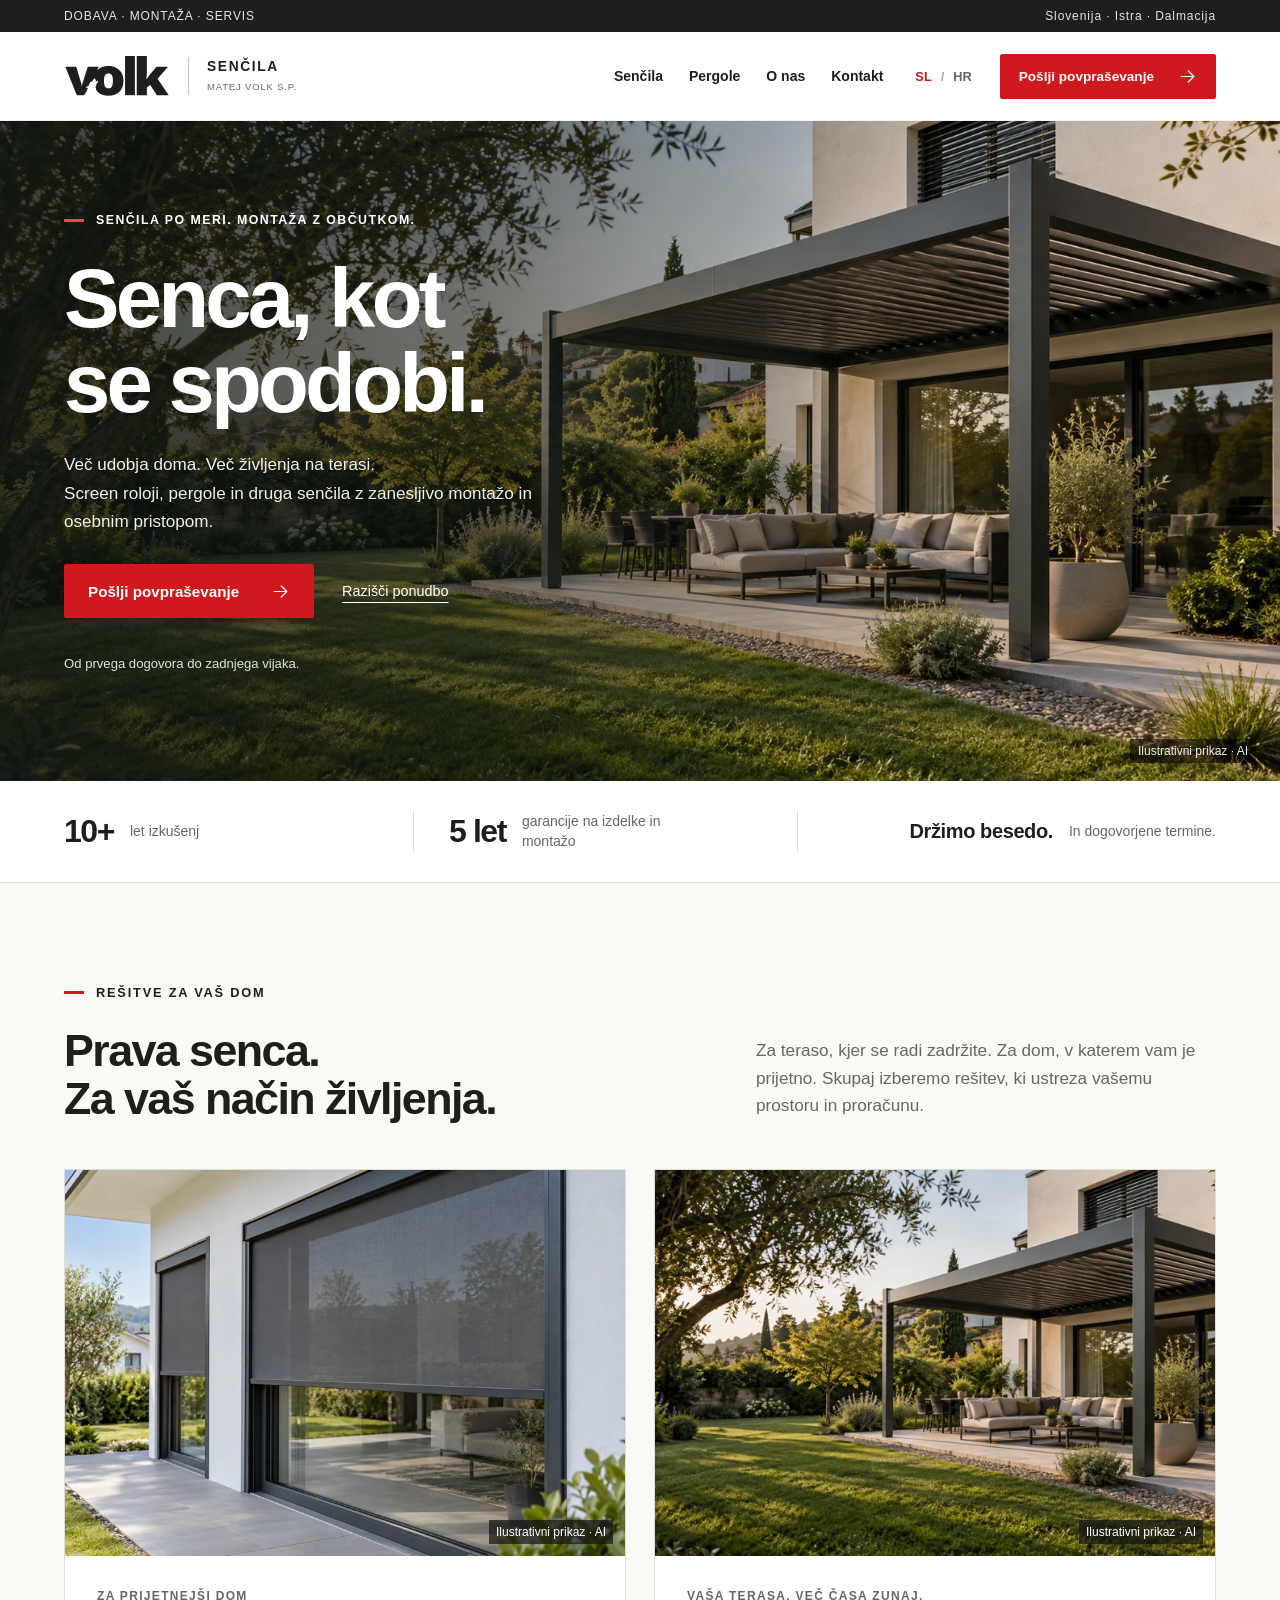
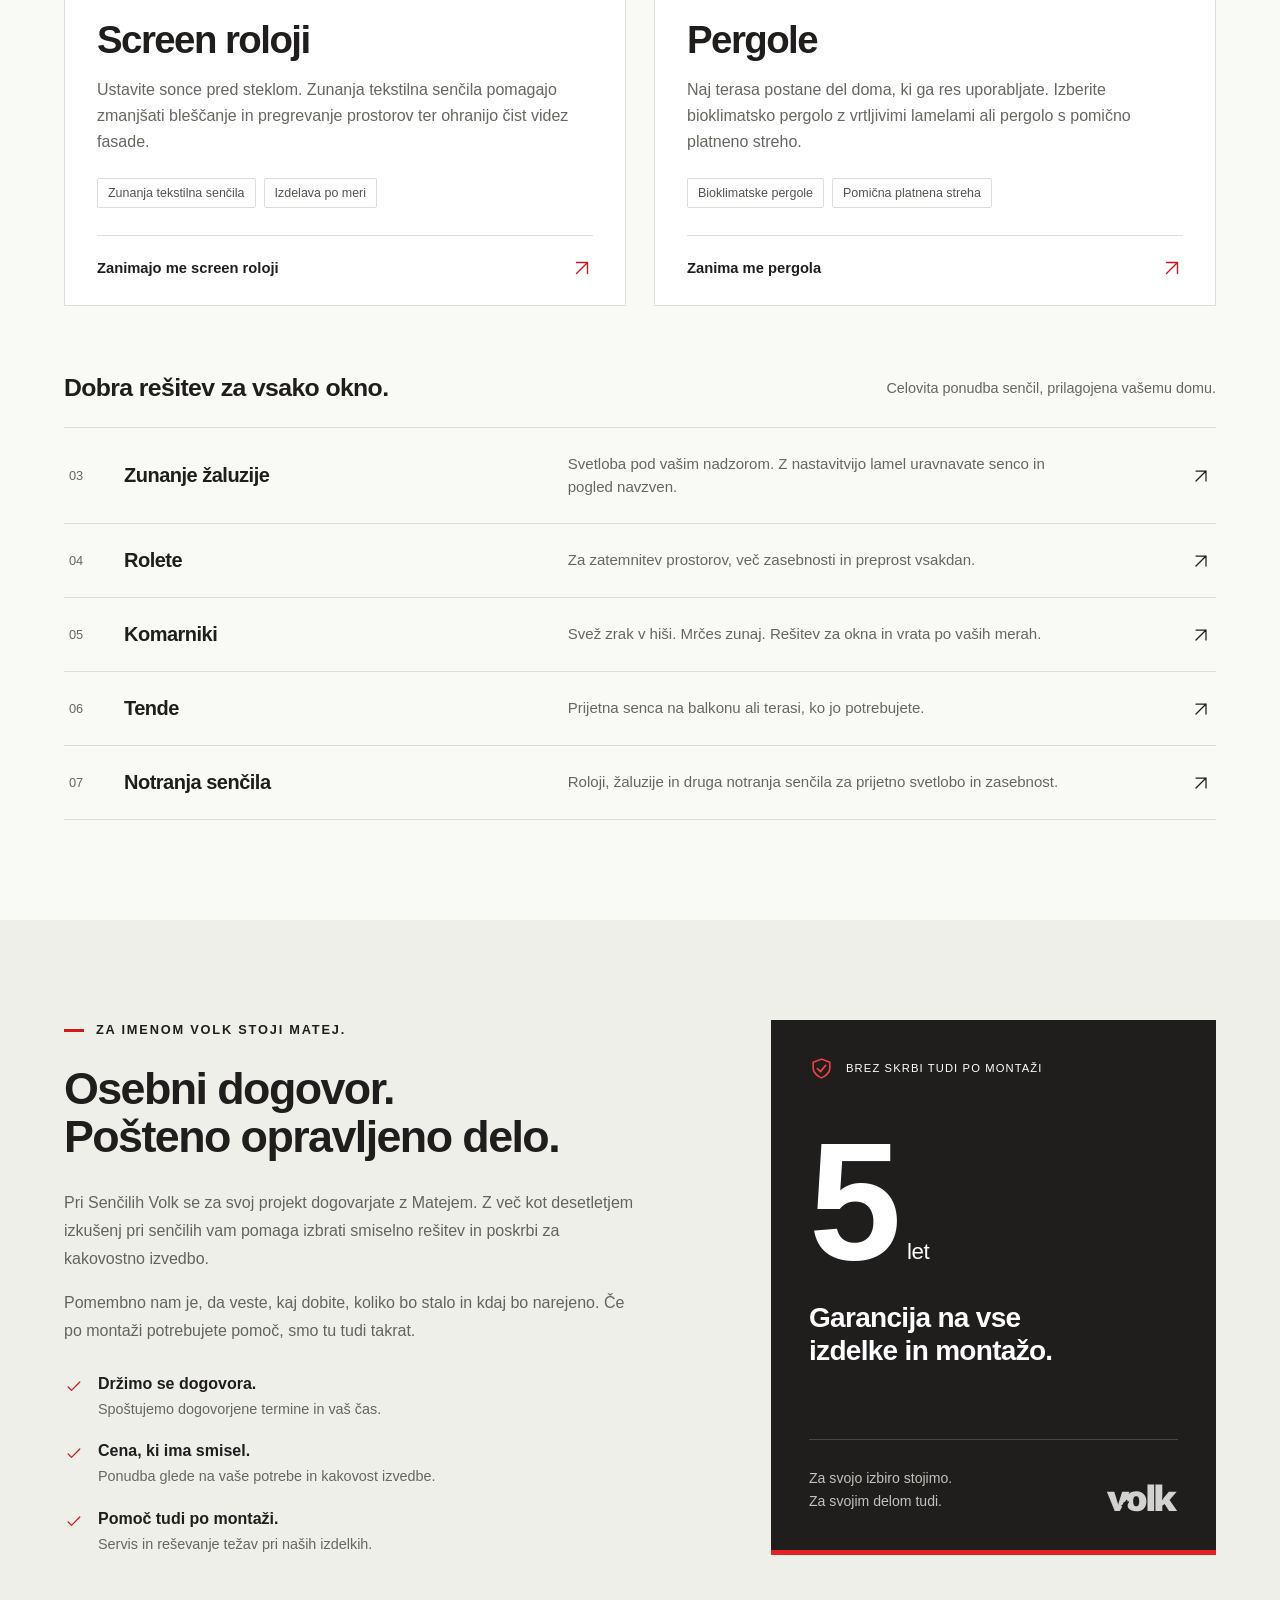
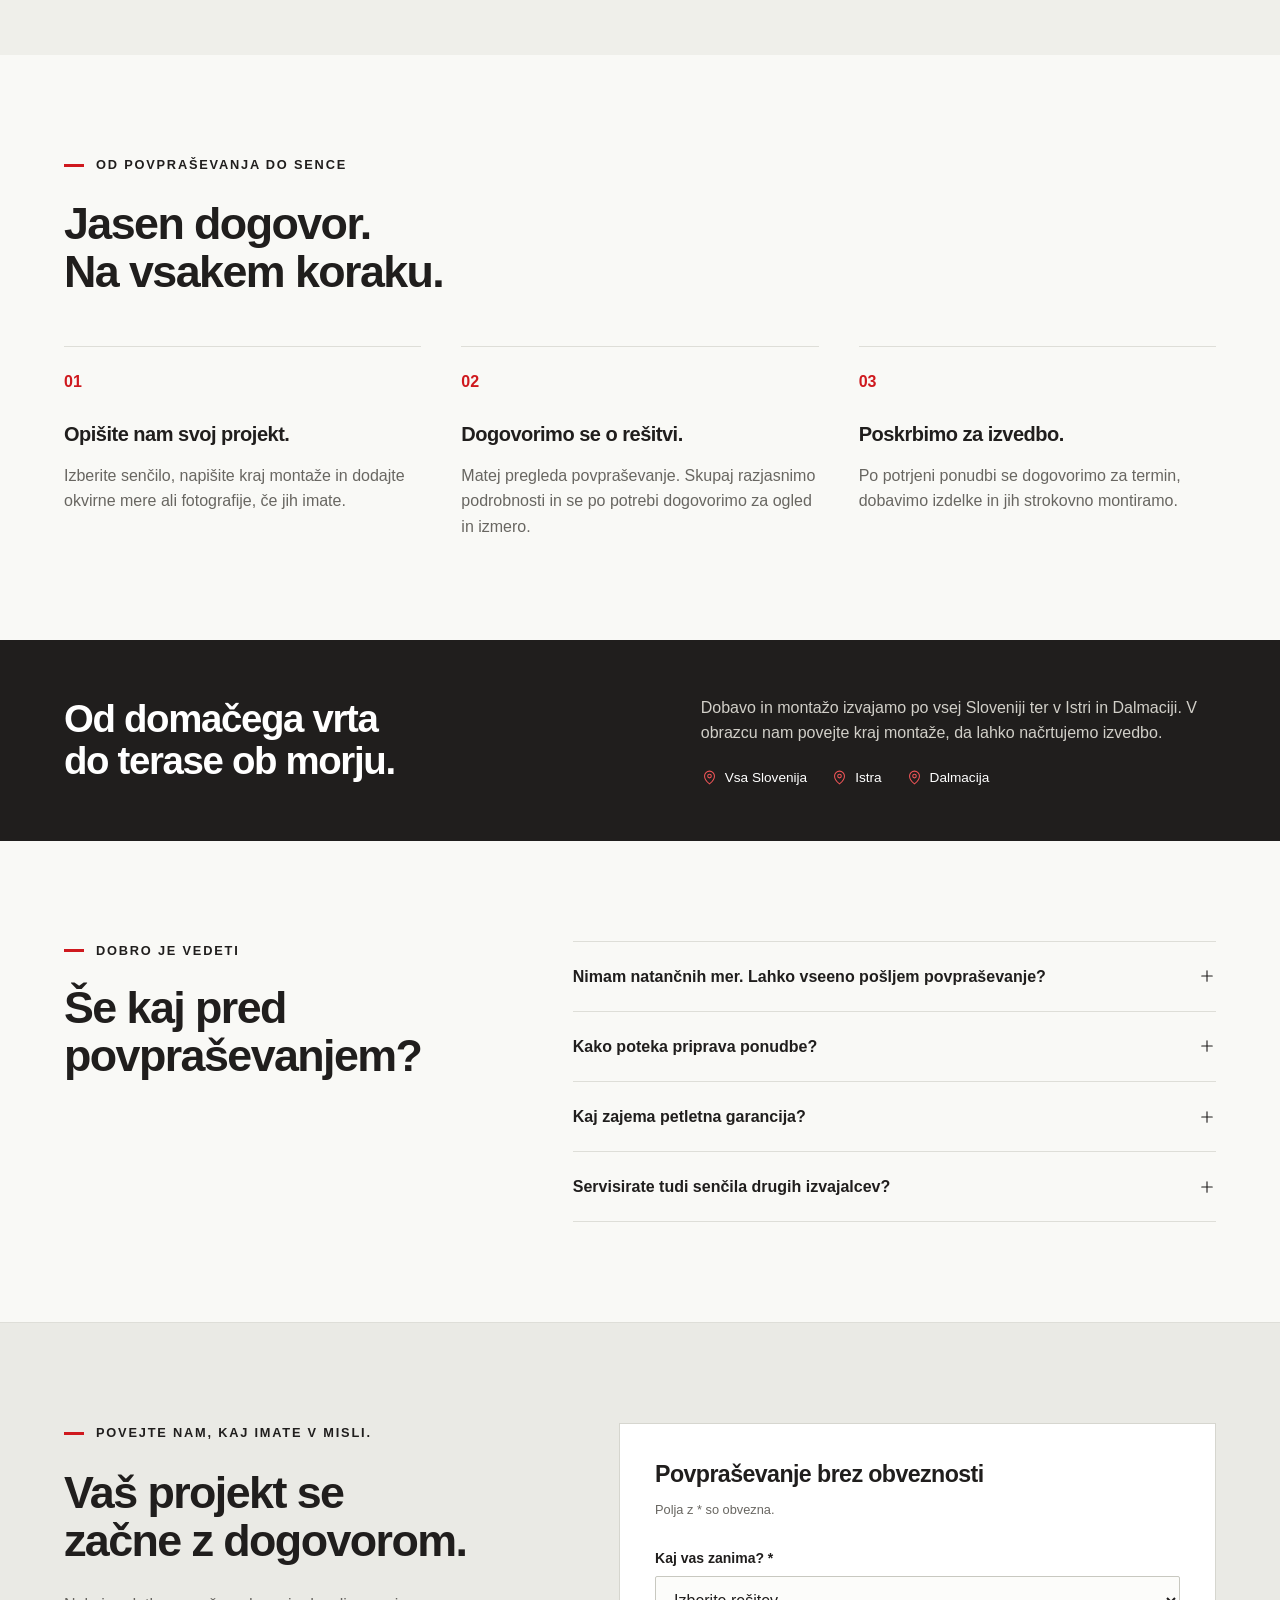
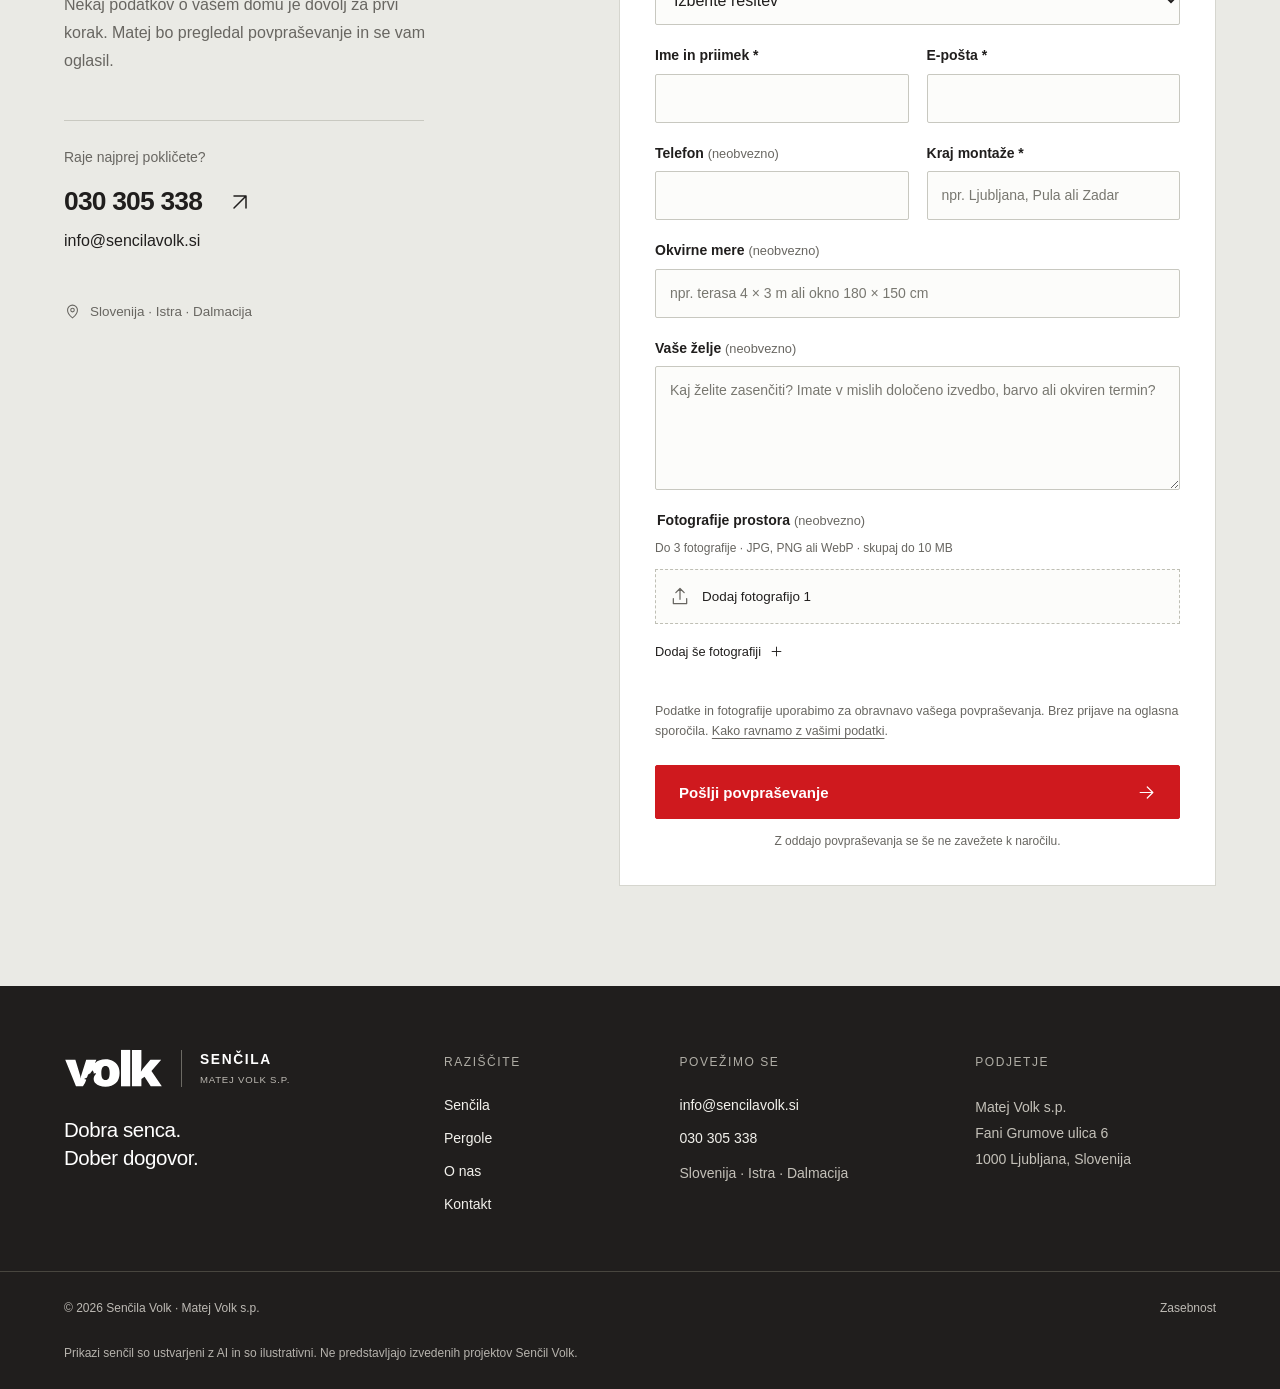
==== index.html @ 6749923e "Prva različica spletne strani" ====
<!doctype html>
<html lang="sl">
<head>
  <meta charset="utf-8">
  <meta name="viewport" content="width=device-width, initial-scale=1">
  <title>Senčila Volk | Screen roloji, pergole in senčila po meri</title>
  <meta name="description" content="Dobava, montaža in servis senčil. Screen roloji, pergole, rolete, žaluzije, tende in komarniki. Več kot 10 let izkušenj, 5-letna garancija. Slovenija, Istra in Dalmacija.">
  <!-- Preview on GitHub: remove noindex only after the final site is approved. -->
  <meta name="robots" content="noindex, nofollow">
  <meta name="theme-color" content="#201e1d">
  <meta name="referrer" content="strict-origin-when-cross-origin">
  <meta property="og:type" content="website">
  <meta property="og:locale" content="sl_SI">
  <meta property="og:title" content="Senčila Volk | Screen roloji, pergole in senčila po meri">
  <meta property="og:description" content="Dobava, montaža in servis senčil. Screen roloji, pergole, rolete, žaluzije, tende in komarniki. Več kot 10 let izkušenj, 5-letna garancija. Slovenija, Istra in Dalmacija.">
  <link rel="icon" href="./assets/favicon.svg" type="image/svg+xml">
  <link rel="stylesheet" href="./assets/styles.css">
  <script src="./assets/site.js" defer></script>
</head>
<body id="top">
<a class="skip" href="#main">Na vsebino</a>
<div class="topline"><div class="wrap"><span>DOBAVA · MONTAŽA · SERVIS</span><span>Slovenija · Istra · Dalmacija</span></div></div>
<header class="site-header">
 <div class="wrap header-inner">
  <a class="brand-link" href="#top" aria-label="Senčila Volk — domov"><span class="brand"><img src="./assets/volk-dark.svg" width="106" height="42" alt="Volk"><span class="brand-type">SENČILA<small>MATEJ VOLK S.P.</small></span></span></a>
  <nav id="navigation" aria-label="Glavna navigacija"><a href="#resitve">Senčila</a><a href="#pergole">Pergole</a><a href="#o-nas">O nas</a><a href="#povprasevanje">Kontakt</a></nav>
  <div class="header-actions">
   <div class="languages" aria-label="Izbira jezika"><a href="./index.html" lang="sl" aria-label="Slovenščina" aria-current="page">SL</a><span aria-hidden="true">/</span><a href="./hr/index.html" lang="hr" aria-label="Hrvatski" >HR</a></div>
   <a class="button header-cta" href="#povprasevanje">Pošlji povpraševanje<svg class="icon" viewBox="0 0 24 24" aria-hidden="true"><path d="M4 12h15M13 5l7 7-7 7"/></svg></a>
   <button class="menu-toggle" type="button" data-menu aria-label="Meni" aria-expanded="false" aria-controls="navigation"><span></span><span></span></button>
  </div>
 </div>
</header>
<main id="main">
 <section class="hero" aria-labelledby="hero-heading">
  <figure class="hero-image">
 <img src="./assets/pergola.webp" srcset="./assets/pergola-small.webp 850w, ./assets/pergola.webp 1672w" sizes="100vw" width="1672" height="941" alt="Ilustrativni prikaz antracitne bioklimatske pergole ob hiši z vrtom" fetchpriority="high">
 <figcaption>Ilustrativni prikaz · AI</figcaption>
</figure>
  <div class="hero-shade"></div>
  <div class="wrap hero-content">
   <p class="eyebrow">SENČILA PO MERI. MONTAŽA Z OBČUTKOM.</p><h1 id="hero-heading">Senca, kot<br>se spodobi.</h1>
   <p class="hero-description">Več udobja doma. Več življenja na terasi.<br>Screen roloji, pergole in druga senčila z zanesljivo montažo in osebnim pristopom.</p>
   <div class="hero-buttons"><a class="button" href="#povprasevanje">Pošlji povpraševanje<svg class="icon" viewBox="0 0 24 24" aria-hidden="true"><path d="M4 12h15M13 5l7 7-7 7"/></svg></a><a class="hero-secondary" href="#resitve">Razišči ponudbo</a></div>
   <p class="hero-note">Od prvega dogovora do zadnjega vijaka.</p>
  </div>
 </section>
 <div class="trust-strip"><div class="wrap trust-grid"><div class="trust-item"><strong>10+</strong><span>let izkušenj</span></div><div class="trust-item"><strong>5 let</strong><span>garancije na izdelke in montažo</span></div><div class="trust-item"><strong>Držimo besedo.</strong><span>In dogovorjene termine.</span></div></div></div>
 <section class="section solutions wrap" id="resitve" aria-labelledby="solutions-heading">
  <div class="section-intro"><div><p class="eyebrow">REŠITVE ZA VAŠ DOM</p><h2 id="solutions-heading">Prava senca.<br>Za vaš način življenja.</h2></div><p>Za teraso, kjer se radi zadržite. Za dom, v katerem vam je prijetno. Skupaj izberemo rešitev, ki ustreza vašemu prostoru in proračunu.</p></div>
  <div class="product-grid"><article class="product-card" id="screen-roloji"><figure class="product-image">
 <img src="./assets/screen.webp" srcset="./assets/screen-small.webp 850w, ./assets/screen.webp 1448w" sizes="(max-width: 760px) 100vw, 50vw" width="1448" height="1086" alt="Ilustrativni prikaz zunanjih screen rolojev na oknih sodobne hiše" loading="lazy">
 <figcaption>Ilustrativni prikaz · AI</figcaption>
</figure><div class="product-body"><span class="product-kicker">ZA PRIJETNEJŠI DOM</span><h3>Screen roloji</h3><p>Ustavite sonce pred steklom. Zunanja tekstilna senčila pomagajo zmanjšati bleščanje in pregrevanje prostorov ter ohranijo čist videz fasade.</p><div class="tags"><span>Zunanja tekstilna senčila</span><span>Izdelava po meri</span></div><a class="text-link" href="#povprasevanje" data-product="screen-roloji">Zanimajo me screen roloji<svg class="icon" viewBox="0 0 24 24" aria-hidden="true"><path d="M6 18 18 6M6 6h12v12"/></svg></a></div></article><article class="product-card" id="pergole"><figure class="product-image">
 <img src="./assets/pergola.webp" srcset="./assets/pergola-small.webp 850w, ./assets/pergola.webp 1672w" sizes="(max-width: 760px) 100vw, 50vw" width="1672" height="941" alt="Ilustrativni prikaz antracitne bioklimatske pergole ob hiši z vrtom" loading="lazy">
 <figcaption>Ilustrativni prikaz · AI</figcaption>
</figure><div class="product-body"><span class="product-kicker">VAŠA TERASA. VEČ ČASA ZUNAJ.</span><h3>Pergole</h3><p>Naj terasa postane del doma, ki ga res uporabljate. Izberite bioklimatsko pergolo z vrtljivimi lamelami ali pergolo s pomično platneno streho.</p><div class="tags"><span>Bioklimatske pergole</span><span>Pomična platnena streha</span></div><a class="text-link" href="#povprasevanje" data-product="pergole">Zanima me pergola<svg class="icon" viewBox="0 0 24 24" aria-hidden="true"><path d="M6 18 18 6M6 6h12v12"/></svg></a></div></article></div>
  <div class="other-heading"><h3>Dobra rešitev za vsako okno.</h3><p>Celovita ponudba senčil, prilagojena vašemu domu.</p></div>
  <div class="other-products"><a class="other-item" href="#povprasevanje" data-product="zunanje-zaluzije" aria-label="Povpraševanje za Zunanje žaluzije"><span class="item-no">03</span><h3>Zunanje žaluzije</h3><p>Svetloba pod vašim nadzorom. Z nastavitvijo lamel uravnavate senco in pogled navzven.</p><svg class="icon" viewBox="0 0 24 24" aria-hidden="true"><path d="M6 18 18 6M6 6h12v12"/></svg></a><a class="other-item" href="#povprasevanje" data-product="rolete" aria-label="Povpraševanje za Rolete"><span class="item-no">04</span><h3>Rolete</h3><p>Za zatemnitev prostorov, več zasebnosti in preprost vsakdan.</p><svg class="icon" viewBox="0 0 24 24" aria-hidden="true"><path d="M6 18 18 6M6 6h12v12"/></svg></a><a class="other-item" href="#povprasevanje" data-product="komarniki" aria-label="Povpraševanje za Komarniki"><span class="item-no">05</span><h3>Komarniki</h3><p>Svež zrak v hiši. Mrčes zunaj. Rešitev za okna in vrata po vaših merah.</p><svg class="icon" viewBox="0 0 24 24" aria-hidden="true"><path d="M6 18 18 6M6 6h12v12"/></svg></a><a class="other-item" href="#povprasevanje" data-product="tende" aria-label="Povpraševanje za Tende"><span class="item-no">06</span><h3>Tende</h3><p>Prijetna senca na balkonu ali terasi, ko jo potrebujete.</p><svg class="icon" viewBox="0 0 24 24" aria-hidden="true"><path d="M6 18 18 6M6 6h12v12"/></svg></a><a class="other-item" href="#povprasevanje" data-product="notranja-sencila" aria-label="Povpraševanje za Notranja senčila"><span class="item-no">07</span><h3>Notranja senčila</h3><p>Roloji, žaluzije in druga notranja senčila za prijetno svetlobo in zasebnost.</p><svg class="icon" viewBox="0 0 24 24" aria-hidden="true"><path d="M6 18 18 6M6 6h12v12"/></svg></a></div>
 </section>
 <section class="section about" id="o-nas" aria-labelledby="about-heading"><div class="wrap about-grid">
  <div class="about-copy"><p class="eyebrow">ZA IMENOM VOLK STOJI MATEJ.</p><h2 id="about-heading">Osebni dogovor.<br>Pošteno opravljeno delo.</h2><p>Pri Senčilih Volk se za svoj projekt dogovarjate z Matejem. Z več kot desetletjem izkušenj pri senčilih vam pomaga izbrati smiselno rešitev in poskrbi za kakovostno izvedbo.</p><p>Pomembno nam je, da veste, kaj dobite, koliko bo stalo in kdaj bo narejeno. Če po montaži potrebujete pomoč, smo tu tudi takrat.</p><ul class="promises"><li><svg class="icon" viewBox="0 0 24 24" aria-hidden="true"><path d="m5 12 4 4L19 6"/></svg><div><strong>Držimo se dogovora.</strong><span>Spoštujemo dogovorjene termine in vaš čas.</span></div></li><li><svg class="icon" viewBox="0 0 24 24" aria-hidden="true"><path d="m5 12 4 4L19 6"/></svg><div><strong>Cena, ki ima smisel.</strong><span>Ponudba glede na vaše potrebe in kakovost izvedbe.</span></div></li><li><svg class="icon" viewBox="0 0 24 24" aria-hidden="true"><path d="m5 12 4 4L19 6"/></svg><div><strong>Pomoč tudi po montaži.</strong><span>Servis in reševanje težav pri naših izdelkih.</span></div></li></ul></div>
  <div class="guarantee"><div class="guarantee-top"><svg class="icon" viewBox="0 0 24 24" aria-hidden="true"><path d="m12 3 8 3v6c0 4-5 8-8 9-3-1-8-5-8-9V6l8-3Z"/><path d="m8 12 3 3 5-6"/></svg><span>BREZ SKRBI TUDI PO MONTAŽI</span></div><div class="guarantee-number">5<span>let</span></div><h3>Garancija na vse<br>izdelke in montažo.</h3><div class="guarantee-bottom"><p>Za svojo izbiro stojimo.<br>Za svojim delom tudi.</p><img src="./assets/volk-light.svg" width="80" height="32" alt="Volk" loading="lazy"></div></div>
 </div></section>
 <section class="section process wrap" aria-labelledby="process-heading"><div class="section-intro"><div><p class="eyebrow">OD POVPRAŠEVANJA DO SENCE</p><h2 id="process-heading">Jasen dogovor.<br>Na vsakem koraku.</h2></div></div><ol class="steps"><li><span class="step-number">01</span><h3>Opišite nam svoj projekt.</h3><p>Izberite senčilo, napišite kraj montaže in dodajte okvirne mere ali fotografije, če jih imate.</p></li><li><span class="step-number">02</span><h3>Dogovorimo se o rešitvi.</h3><p>Matej pregleda povpraševanje. Skupaj razjasnimo podrobnosti in se po potrebi dogovorimo za ogled in izmero.</p></li><li><span class="step-number">03</span><h3>Poskrbimo za izvedbo.</h3><p>Po potrjeni ponudbi se dogovorimo za termin, dobavimo izdelke in jih strokovno montiramo.</p></li></ol></section>
 <section class="coverage"><div class="wrap coverage-grid"><div><h2>Od domačega vrta<br>do terase ob morju.</h2></div><div><p>Dobavo in montažo izvajamo po vsej Sloveniji ter v Istri in Dalmaciji. V obrazcu nam povejte kraj montaže, da lahko načrtujemo izvedbo.</p><div class="coverage-badges"><span><svg class="icon" viewBox="0 0 24 24" aria-hidden="true"><path d="M19 10c0 6-7 11-7 11S5 16 5 10a7 7 0 1 1 14 0Z"/><circle cx="12" cy="10" r="2.5"/></svg>Vsa Slovenija</span><span><svg class="icon" viewBox="0 0 24 24" aria-hidden="true"><path d="M19 10c0 6-7 11-7 11S5 16 5 10a7 7 0 1 1 14 0Z"/><circle cx="12" cy="10" r="2.5"/></svg>Istra</span><span><svg class="icon" viewBox="0 0 24 24" aria-hidden="true"><path d="M19 10c0 6-7 11-7 11S5 16 5 10a7 7 0 1 1 14 0Z"/><circle cx="12" cy="10" r="2.5"/></svg>Dalmacija</span></div></div></div></section>
 <section class="section faq wrap" aria-labelledby="faq-heading"><div><p class="eyebrow">DOBRO JE VEDETI</p><h2 id="faq-heading">Še kaj pred<br>povpraševanjem?</h2></div><div class="faq-list"><details><summary>Nimam natančnih mer. Lahko vseeno pošljem povpraševanje?<svg class="icon" viewBox="0 0 24 24" aria-hidden="true"><path d="M12 5v14M5 12h14"/></svg></summary><p>Seveda. Za prvi stik zadoščajo kratek opis želja, kraj montaže in fotografija prostora, če jo imate. Okvirne mere so dobrodošle, niso pa obvezne.</p></details><details><summary>Kako poteka priprava ponudbe?<svg class="icon" viewBox="0 0 24 24" aria-hidden="true"><path d="M12 5v14M5 12h14"/></svg></summary><p>Začnemo z vašim povpraševanjem. Matej pregleda podatke in vas kontaktira za podrobnosti. O morebitnem ogledu in izmeri se dogovorimo glede na projekt.</p></details><details><summary>Kaj zajema petletna garancija?<svg class="icon" viewBox="0 0 24 24" aria-hidden="true"><path d="M12 5v14M5 12h14"/></svg></summary><p>Petletna garancija velja za vse naše izdelke in montažo. Podrobnosti garancije vam pojasnimo ob ponudbi.</p></details><details><summary>Servisirate tudi senčila drugih izvajalcev?<svg class="icon" viewBox="0 0 24 24" aria-hidden="true"><path d="M12 5v14M5 12h14"/></svg></summary><p>Servis zagotavljamo za senčila, ki smo jih dobavili ali montirali pri Senčilih Volk.</p></details></div></section>
 <section class="section inquiry" id="povprasevanje" aria-labelledby="inquiry-heading"><div class="wrap inquiry-grid">
  <div class="inquiry-copy"><p class="eyebrow">POVEJTE NAM, KAJ IMATE V MISLI.</p><h2 id="inquiry-heading">Vaš projekt se<br>začne z dogovorom.</h2><p>Nekaj podatkov o vašem domu je dovolj za prvi korak. Matej bo pregledal povpraševanje in se vam oglasil.</p><div class="direct-contact"><span>Raje najprej pokličete?</span><a class="contact-phone" href="tel:+38630305338">030 305 338<svg class="icon" viewBox="0 0 24 24" aria-hidden="true"><path d="M6 18 18 6M6 6h12v12"/></svg></a><a class="contact-email" href="mailto:info@sencilavolk.si">info@sencilavolk.si</a></div><p class="inquiry-area"><svg class="icon" viewBox="0 0 24 24" aria-hidden="true"><path d="M19 10c0 6-7 11-7 11S5 16 5 10a7 7 0 1 1 14 0Z"/><circle cx="12" cy="10" r="2.5"/></svg>Slovenija · Istra · Dalmacija</p></div>
  <form id="inquiry-form" class="inquiry-form" action="https://formsubmit.co/info@sencilavolk.si" method="POST" enctype="multipart/form-data">
   <div class="form-heading"><h3>Povpraševanje brez obveznosti</h3><p>Polja z * so obvezna.</p></div>
   <input type="hidden" name="_subject" value="Senčila Volk — novo povpraševanje / upit (SL)">
   <input type="hidden" name="_template" value="table"><input type="hidden" name="Jezik / Jezik" value="Slovenščina">
   <div class="honey" aria-hidden="true"><label for="website">Website</label><input id="website" type="text" name="_honey" tabindex="-1" autocomplete="off"></div>
   <div class="field"><label for="product">Kaj vas zanima? <span aria-hidden="true">*</span></label><select id="product" name="Izdelek / Proizvod" required><option value="" selected disabled>Izberite rešitev</option><option value="screen-roloji">Screen roloji</option><option value="pergole">Pergole</option><option value="zunanje-zaluzije">Zunanje žaluzije</option><option value="rolete">Rolete</option><option value="komarniki">Komarniki</option><option value="tende">Tende</option><option value="notranja-sencila">Notranja senčila</option><option value="servis">Servis izdelkov Senčila Volk</option><option value="nasvet">Potrebujem nasvet / več rešitev</option></select></div>
   <div class="form-row"><div class="field"><label for="name">Ime in priimek <span aria-hidden="true">*</span></label><input id="name" name="Ime / Ime" autocomplete="name" maxlength="120" required></div><div class="field"><label for="email">E-pošta <span aria-hidden="true">*</span></label><input id="email" name="email" type="email" autocomplete="email" maxlength="254" required></div></div>
   <div class="form-row"><div class="field"><label for="phone">Telefon <span class="optional">(neobvezno)</span></label><input id="phone" name="Telefon" type="tel" autocomplete="tel" maxlength="40"></div><div class="field"><label for="location">Kraj montaže <span aria-hidden="true">*</span></label><input id="location" name="Kraj / Mjesto" autocomplete="address-level2" placeholder="npr. Ljubljana, Pula ali Zadar" maxlength="180" required></div></div>
   <div class="field"><label for="measurements">Okvirne mere <span class="optional">(neobvezno)</span></label><input id="measurements" name="Okvirne mere / mjere" placeholder="npr. terasa 4 × 3 m ali okno 180 × 150 cm" maxlength="300"></div>
   <div class="field"><label for="message">Vaše želje <span class="optional">(neobvezno)</span></label><textarea id="message" name="Sporocilo / Poruka" rows="4" maxlength="5000" placeholder="Kaj želite zasenčiti? Imate v mislih določeno izvedbo, barvo ali okviren termin?"></textarea></div>
   <fieldset class="photo-field"><legend>Fotografije prostora <span class="optional">(neobvezno)</span></legend><p id="photo-hint">Do 3 fotografije · JPG, PNG ali WebP · skupaj do 10 MB</p><div class="file-row"><label for="photo-1"><svg class="icon" viewBox="0 0 24 24" aria-hidden="true"><path d="M12 16V3m-5 5 5-5 5 5M4 15v6h16v-6"/></svg><span data-filename>Dodaj fotografijo 1</span></label><input id="photo-1" type="file" name="attachment" accept="image/jpeg,image/png,image/webp" aria-describedby="photo-hint"><button type="button" class="remove-file" aria-label="Odstrani fotografijo 1" hidden><svg class="icon" viewBox="0 0 24 24" aria-hidden="true"><path d="m6 6 12 12M6 18 18 6"/></svg></button></div><details class="extra-photos"><summary>Dodaj še fotografiji<svg class="icon" viewBox="0 0 24 24" aria-hidden="true"><path d="M12 5v14M5 12h14"/></svg></summary><div class="file-row"><label for="photo-2"><svg class="icon" viewBox="0 0 24 24" aria-hidden="true"><path d="M12 16V3m-5 5 5-5 5 5M4 15v6h16v-6"/></svg><span data-filename>Dodaj fotografijo 2</span></label><input id="photo-2" type="file" name="attachment2" accept="image/jpeg,image/png,image/webp" aria-describedby="photo-hint"><button type="button" class="remove-file" aria-label="Odstrani fotografijo 2" hidden><svg class="icon" viewBox="0 0 24 24" aria-hidden="true"><path d="m6 6 12 12M6 18 18 6"/></svg></button></div><div class="file-row"><label for="photo-3"><svg class="icon" viewBox="0 0 24 24" aria-hidden="true"><path d="M12 16V3m-5 5 5-5 5 5M4 15v6h16v-6"/></svg><span data-filename>Dodaj fotografijo 3</span></label><input id="photo-3" type="file" name="attachment3" accept="image/jpeg,image/png,image/webp" aria-describedby="photo-hint"><button type="button" class="remove-file" aria-label="Odstrani fotografijo 3" hidden><svg class="icon" viewBox="0 0 24 24" aria-hidden="true"><path d="m6 6 12 12M6 18 18 6"/></svg></button></div></details></fieldset>
   <p class="privacy-note">Podatke in fotografije uporabimo za obravnavo vašega povpraševanja. Brez prijave na oglasna sporočila. <a href="./zasebnost.html" target="_blank" rel="noopener">Kako ravnamo z vašimi podatki</a>.</p>
   <p id="form-status" class="form-status" role="alert" tabindex="-1" hidden></p>
   <button class="button submit-button" type="submit"><span>Pošlji povpraševanje</span><svg class="icon" viewBox="0 0 24 24" aria-hidden="true"><path d="M4 12h15M13 5l7 7-7 7"/></svg></button><p class="submit-note">Z oddajo povpraševanja se še ne zavežete k naročilu.</p>
  </form>
 </div></section>
</main>
<footer class="site-footer">
 <div class="wrap footer-main">
  <div class="footer-brand"><a href="./index.html" aria-label="Senčila Volk"><span class="brand"><img src="./assets/volk-light.svg" width="106" height="42" alt="Volk"><span class="brand-type">SENČILA<small>MATEJ VOLK S.P.</small></span></span></a><p>Dobra senca.<br>Dober dogovor.</p></div>
  <div class="footer-col"><h2>RAZIŠČITE</h2><a href="#resitve">Senčila</a><a href="#pergole">Pergole</a><a href="#o-nas">O nas</a><a href="#povprasevanje">Kontakt</a></div>
  <div class="footer-col"><h2>POVEŽIMO SE</h2><a href="mailto:info@sencilavolk.si">info@sencilavolk.si</a><a href="tel:+38630305338">030 305 338</a><p>Slovenija · Istra · Dalmacija</p></div>
  <div class="footer-col"><h2>PODJETJE</h2><p>Matej Volk s.p.<br>Fani Grumove ulica 6<br>1000 Ljubljana, Slovenija</p></div>
 </div>
 <div class="wrap footer-bottom"><span>© 2026 Senčila Volk · Matej Volk s.p.</span><a href="./zasebnost.html">Zasebnost</a></div>
 <div class="wrap image-disclosure">Prikazi senčil so ustvarjeni z AI in so ilustrativni. Ne predstavljajo izvedenih projektov Senčil Volk.</div>
</footer>
</body>
</html>
---- assets/styles.css ----
@charset "UTF-8";
:root{--ink:#201e1d;--muted:#686661;--paper:#f9f9f6;--white:#fff;--red:#cf191e;--brand-red:#e32227;--red-dark:#ae1217;--line:#deded8;--gutter:clamp(22px,5vw,88px);--max:1440px;color-scheme:light;font-family:Arial,Helvetica,sans-serif;color:var(--ink);background:var(--paper);font-synthesis:none}
*,*::before,*::after{box-sizing:border-box}html{scroll-behavior:smooth;scroll-padding-top:100px}body{margin:0}a{color:inherit}button,input,select,textarea{font:inherit}img{display:block;max-width:100%}button,a,input,select,textarea,summary{-webkit-tap-highlight-color:transparent}button,a{touch-action:manipulation}button{cursor:pointer}::selection{background:var(--red);color:#fff}:focus-visible{outline:3px solid var(--red);outline-offset:5px}.wrap{max-width:var(--max);margin:auto;padding-inline:var(--gutter)}.eyebrow{text-transform:uppercase;font-size:.8rem;letter-spacing:.14em;font-weight:650;display:flex;align-items:center;gap:12px}.eyebrow::before{content:"";width:20px;height:3px;background:var(--red);flex:none}.button{display:inline-flex;align-items:center;justify-content:center;gap:32px;min-height:52px;padding:14px 23px;background:var(--red);color:#fff;text-decoration:none;border:1px solid var(--red);font-weight:650;border-radius:2px;transition:background .2s,transform .2s}.button:hover{background:var(--red-dark);border-color:var(--red-dark);transform:translateY(-1px)}.button svg{width:19px;height:19px;flex:none}.skip{position:absolute;top:-80px;left:20px;z-index:1000;background:#fff;padding:15px}.skip:focus{top:16px}h1,h2,h3,p{margin-top:0}h1,h2,h3{font-weight:650}h2{font-size:clamp(2.1rem,3.5vw,3.65rem);line-height:1.07;letter-spacing:-.035em}p{font-size:1.075rem;line-height:1.6}.section{padding-block:100px}.icon{width:24px;height:24px;fill:none;stroke:currentColor;stroke-width:1.5;stroke-linecap:round;stroke-linejoin:round;flex:none}

/* Header */
.topline{background:var(--ink);color:#e4e3de;font-size:.75rem;letter-spacing:.075em}
.topline .wrap{min-height:32px;display:flex;align-items:center;justify-content:space-between;gap:20px}
.site-header{position:sticky;top:0;z-index:30;background:rgba(255,255,255,.98);border-bottom:1px solid rgba(0,0,0,.06)}
.header-inner{min-height:88px;display:flex;align-items:center;justify-content:space-between;gap:28px}
.brand-link,.footer-brand>a{text-decoration:none;flex-shrink:0}
.brand{display:flex;gap:18px;align-items:center}.brand img{width:106px;height:auto}
.brand-type{font-size:.86rem;letter-spacing:.12em;font-weight:700;border-left:1px solid #c7c7c0;padding-left:18px;line-height:1.5}
.brand-type small{display:block;font-size:.6rem;letter-spacing:.08em;color:var(--muted);font-weight:400;margin-top:2px}
#navigation{display:flex;align-items:center;gap:26px;margin-left:auto}
#navigation>a{text-decoration:none;font-size:.875rem;white-space:nowrap;line-height:44px;font-weight:600}
#navigation>a:hover{color:var(--red)}
.header-actions{display:flex;align-items:center;gap:24px}.header-cta{font-size:.85rem;gap:24px;min-height:45px;padding:12px 18px;white-space:nowrap}
.languages{display:flex;align-items:center;gap:5px;white-space:nowrap;font-size:.8rem;font-weight:600}
.languages a{text-decoration:none;min-height:44px;display:grid;place-items:center;padding:4px;color:var(--muted)}
.languages a[aria-current]{color:var(--red)}.languages span{color:#a7a6a0}
.menu-toggle{display:none;background:none;border:1px solid var(--line);height:44px;width:44px;padding:10px}
.menu-toggle span{display:block;height:2px;width:22px;background:var(--ink);margin:5px 0;transition:transform .2s}
.menu-toggle[aria-expanded="true"] span:first-child{transform:translateY(3.5px) rotate(45deg)}
.menu-toggle[aria-expanded="true"] span:last-child{transform:translateY(-3.5px) rotate(-45deg)}

/* The terrace is the first impression. */
.hero{position:relative;isolation:isolate;min-height:660px;background:#283027;color:#fff}
.hero-image{position:absolute;inset:0;margin:0;z-index:-2}
.hero-image img{width:100%;height:100%;object-fit:cover;object-position:60% 52%}
.hero-shade{position:absolute;inset:0;z-index:-1;background:linear-gradient(90deg,rgba(15,21,17,.82),rgba(15,21,17,.59) 35%,rgba(15,21,17,.1) 72%,rgba(15,21,17,.06))}
.hero-content{position:relative;padding-top:90px;padding-bottom:76px}
.hero .eyebrow{font-size:.77rem;letter-spacing:.12em;margin-bottom:28px;line-height:1.5}
.hero .eyebrow::before{background:#f04448}
.hero h1{font-size:clamp(3.9rem,6.5vw,6rem);line-height:1.015;letter-spacing:-.045em;margin-bottom:25px;max-width:700px}
.hero-description{max-width:525px;color:#f0f0e9;font-size:1.07rem;line-height:1.65;margin-bottom:28px}
.hero-buttons{display:flex;gap:28px;align-items:center;flex-wrap:wrap}
.hero-buttons .button{min-height:54px;font-size:.95rem}
.hero-secondary{font-size:.9rem;text-decoration-thickness:1px;text-underline-offset:6px;line-height:44px}
.hero-secondary:hover{color:#fff;text-decoration-thickness:2px}
.hero-note{font-size:.82rem;color:#e0e1da;margin:35px 0 0}
.hero-image figcaption{position:absolute;right:24px;bottom:18px;font-size:.75rem;padding:5px 8px;background:rgba(0,0,0,.55);color:#fff;z-index:1}
.trust-strip{background:#fff;border-bottom:1px solid var(--line)}
.trust-grid{display:grid;grid-template-columns:1fr 1.1fr 1.2fr;padding-block:30px}
.trust-item{display:flex;gap:16px;align-items:center;padding-left:35px;border-left:1px solid var(--line)}
.trust-item:first-child{padding-left:0;border:0}.trust-item strong{font-size:2rem;letter-spacing:-.045em;white-space:nowrap;line-height:1.05}
.trust-item span{font-size:.875rem;line-height:1.45;color:var(--muted);max-width:160px}
.trust-item:last-child{justify-content:flex-end}.trust-item:last-child strong{font-size:1.25rem;letter-spacing:-.02em}.trust-item:last-child span{max-width:150px}

/* Offer */
.section-intro{display:grid;grid-template-columns:1.1fr 1fr;gap:70px;align-items:end;margin-bottom:46px}
.section-intro h2{margin-bottom:0}.section-intro>p{max-width:460px;margin-bottom:3px;color:var(--muted);justify-self:end}
.section-intro .eyebrow{margin-bottom:24px}
.product-grid{display:grid;grid-template-columns:1fr 1fr;gap:28px}
.product-card{min-width:0;background:#fff;border:1px solid var(--line);scroll-margin-top:112px}
.product-image{margin:0;position:relative;overflow:hidden;aspect-ratio:1.45}
.product-image img{width:100%;height:100%;object-fit:cover;transition:transform .6s}
.product-card:hover .product-image img{transform:scale(1.025)}
.product-image figcaption{position:absolute;bottom:12px;right:12px;font-size:.75rem;background:rgba(20,20,20,.7);color:#fff;padding:5px 7px}
.product-body{padding:30px 32px 26px}.product-kicker{font-size:.75rem;font-weight:600;letter-spacing:.11em;color:var(--muted)}
.product-body h3{font-size:2.4rem;letter-spacing:-.04em;line-height:1.1;margin:15px 0 16px}
.product-body>p{color:var(--muted);font-size:1rem;line-height:1.6;margin-bottom:24px;min-height:4.8em}
.tags{display:flex;flex-wrap:wrap;gap:8px;margin-bottom:27px}.tags span{border:1px solid var(--line);padding:7px 10px;font-size:.78rem;color:#55534f;border-radius:2px}
.text-link{display:flex;align-items:center;justify-content:space-between;gap:18px;padding-top:20px;border-top:1px solid var(--line);text-decoration:none;font-weight:650;font-size:.92rem;min-height:44px}.text-link:hover{color:var(--red)}
.text-link .icon{color:var(--red);width:22px;height:22px}
.other-heading{display:flex;gap:28px;align-items:center;justify-content:space-between;margin-top:68px;margin-bottom:25px}
.other-heading h3{font-size:1.55rem;letter-spacing:-.025em;margin:0}.other-heading p{font-size:.9rem;color:var(--muted);margin:0}
.other-products{border-top:1px solid var(--line)}
.other-item{display:grid;grid-template-columns:35px 1fr 1.4fr 30px;align-items:center;gap:20px;padding:25px 5px;border-bottom:1px solid var(--line);text-decoration:none;transition:background .2s}
.other-item:hover{background:#efefea}.item-no{font-size:.8rem;color:var(--muted)}
.other-item h3{font-size:1.25rem;letter-spacing:-.025em;margin:0}.other-item p{font-size:.94rem;color:var(--muted);margin:0;max-width:525px;line-height:1.5}.other-item .icon{justify-self:end;width:20px;height:20px}
.other-item:hover .icon{color:var(--red)}

/* Personal accountability */
.about{background:#efefea}.about-grid{display:grid;grid-template-columns:1.15fr .85fr;gap:105px;align-items:stretch}
.about-copy .eyebrow{margin-bottom:24px}.about-copy>p:not(.eyebrow){font-size:1rem;line-height:1.75;color:#65635e;max-width:580px}
.about-copy h2{margin-bottom:28px}.promises{margin:30px 0 0;padding:0;list-style:none;display:grid;gap:22px}
.promises li{display:flex;gap:14px;align-items:flex-start}.promises .icon{color:var(--red);width:20px;height:20px;margin-top:2px}
.promises strong{display:block;font-size:1rem}.promises span{display:block;font-size:.9rem;color:var(--muted);margin-top:6px;line-height:1.5}
.guarantee{background:var(--ink);color:#fff;display:flex;flex-direction:column;padding:36px 38px;position:relative;border-bottom:5px solid var(--brand-red)}
.guarantee-top{display:flex;align-items:center;gap:12px}.guarantee-top .icon{width:25px;height:25px;color:#f04448}.guarantee-top span{font-size:.7rem;letter-spacing:.1em;line-height:1.5}
.guarantee-number{font-size:clamp(9rem,13vw,13rem);font-weight:700;letter-spacing:-.075em;line-height:1;display:flex;align-items:baseline;gap:18px;margin:37px 0 16px}
.guarantee-number span{font-size:1.4rem;letter-spacing:-.02em;font-weight:400}.guarantee h3{font-size:1.75rem;letter-spacing:-.025em;line-height:1.2;margin-bottom:45px}
.guarantee-bottom{display:flex;justify-content:space-between;align-items:flex-end;gap:20px;margin-top:auto;padding-top:27px;border-top:1px solid #484641}
.guarantee-bottom p{font-size:.88rem;color:#c3c1bb;margin:0;line-height:1.7}.guarantee-bottom img{width:72px;opacity:.8}

/* Process, service area, FAQ */
.steps{display:grid;grid-template-columns:repeat(3,1fr);gap:40px;padding:0;list-style:none;margin:50px 0 0}
.steps li{border-top:1px solid var(--line);padding-top:26px}.step-number{font-size:1rem;color:var(--red);font-weight:600}
.steps h3{font-size:1.25rem;margin:30px 0 16px;letter-spacing:-.025em;line-height:1.3}.steps p{font-size:1rem;color:var(--muted);margin-bottom:0;max-width:355px}
.coverage{background:var(--ink);color:#fff;padding-block:55px}.coverage-grid{display:grid;grid-template-columns:1.1fr 1fr;gap:70px;align-items:center}
.coverage h2{font-size:clamp(2rem,3vw,2.8rem);margin:0;line-height:1.1}.coverage-grid>div>p{font-size:1rem;color:#d1cfc8;margin-bottom:23px}
.coverage-badges{display:flex;gap:24px;flex-wrap:wrap}.coverage-badges>span{font-size:.85rem;display:flex;align-items:center;gap:7px}.coverage-badges .icon{color:#ee5457;width:17px;height:17px}
.faq{display:grid;grid-template-columns:.8fr 1.2fr;gap:80px}.faq .eyebrow{margin-bottom:23px}.faq h2{margin-bottom:0}
.faq-list{border-top:1px solid var(--line)}.faq-list details{border-bottom:1px solid var(--line)}
.faq-list summary{list-style:none;display:flex;align-items:center;justify-content:space-between;gap:35px;padding:23px 0;font-size:1rem;line-height:1.45;font-weight:600;cursor:pointer}
summary::-webkit-details-marker{display:none}.faq-list summary .icon{width:18px;height:18px;transition:transform .2s}.faq-list details[open] summary .icon{transform:rotate(45deg);color:var(--red)}
.faq-list details>p{font-size:1rem;line-height:1.7;color:var(--muted);padding-right:40px;margin:0 0 23px}.faq-list summary:hover{color:var(--red)}

/* Inquiry */
.inquiry{background:#eaeae5;border-top:1px solid var(--line)}.inquiry-grid{display:grid;grid-template-columns:.88fr 1.12fr;gap:86px;align-items:start}
.inquiry-copy{position:sticky;top:135px}.inquiry-copy .eyebrow{margin-bottom:25px;line-height:1.6}.inquiry-copy h2{margin-bottom:26px}
.inquiry-copy>p:not(.eyebrow):not(.inquiry-area){max-width:375px;font-size:1rem;color:var(--muted);line-height:1.75}
.direct-contact{margin-top:45px;padding-top:28px;border-top:1px solid #c9c9c1;max-width:360px;display:flex;flex-direction:column;align-items:flex-start}
.direct-contact>span{font-size:.875rem;color:var(--muted);margin-bottom:15px}.contact-phone{display:flex;align-items:center;gap:26px;font-size:1.65rem;text-decoration:none;letter-spacing:-.03em;font-weight:600;min-height:44px}
.contact-email{font-size:1rem;text-decoration:none;padding-top:8px;min-height:44px;overflow-wrap:anywhere}.contact-email:hover,.contact-phone:hover{color:var(--red)}
.inquiry-area{display:flex;align-items:center;gap:9px;font-size:.84rem;color:var(--muted);margin-top:33px}.inquiry-area .icon{width:17px;height:17px}
.inquiry-form{background:#fff;padding:35px;border:1px solid #d6d6cf;min-width:0}
.form-heading h3{font-size:1.45rem;line-height:1.3;letter-spacing:-.025em;margin-bottom:10px}.form-heading>p{font-size:.8rem;color:var(--muted);margin-bottom:28px}
.field{display:flex;flex-direction:column;min-width:0;margin-bottom:20px}.field label,.photo-field legend{font-size:.875rem;font-weight:600;line-height:1.45;margin-bottom:8px}.optional{font-weight:400;color:var(--muted);font-size:.8rem}
.field input,.field select,.field textarea{background:#fcfcfa;border:1px solid #c8c8c0;border-radius:2px;padding:13px 14px;color:var(--ink);width:100%;min-height:49px;font-size:1rem;transition:border-color .2s}
.field input::placeholder,.field textarea::placeholder{color:#787770;opacity:1;font-size:.875rem;line-height:1.5}
.field input:focus,.field select:focus,.field textarea:focus{border-color:var(--ink);outline:2px solid #201e1d;outline-offset:1px}.field textarea{resize:vertical;min-height:110px;line-height:1.5}
.field select{padding-right:30px}.form-row{display:grid;grid-template-columns:1fr 1fr;gap:18px}.honey{display:none}
.photo-field{padding:0;border:0;margin:0 0 24px;min-width:0}.photo-field>p{font-size:.75rem;color:var(--muted);line-height:1.5;margin:0 0 12px}
.file-row{position:relative;display:flex;align-items:center;border:1px dashed #bfbfb5;min-height:55px;background:#fcfcfa;margin-bottom:9px;min-width:0}
.file-row>label{display:flex;align-items:center;gap:12px;padding:14px;flex:1;min-width:0;font-size:.84rem;cursor:pointer;line-height:1.3}
.file-row>label .icon{width:20px;height:20px;color:var(--muted)}.file-row>label>span{overflow-wrap:anywhere}
.file-row>input{position:absolute;inset:0;width:100%;height:100%;cursor:pointer;opacity:0}.file-row:focus-within{outline:2px solid var(--red);outline-offset:3px}
.file-row.has-file{border-style:solid}.remove-file{z-index:1;position:relative;width:44px;height:44px;flex:none;display:grid;place-items:center;border:0;background:none;color:var(--muted)}.remove-file:hover{color:var(--red)}
.remove-file .icon{width:17px;height:17px}.remove-file[hidden]{display:none}.extra-photos>summary{cursor:pointer;display:flex;align-items:center;gap:8px;min-height:38px;font-size:.8rem;margin:1px 0 6px}.extra-photos>summary .icon{width:15px;height:15px}.extra-photos[open]>summary .icon{transform:rotate(45deg)}
.privacy-note{font-size:.78rem;line-height:1.65;color:var(--muted);margin-bottom:23px}.privacy-note a{text-underline-offset:3px}
.submit-button{width:100%;justify-content:space-between;font-size:.94rem;min-height:54px}.submit-button:disabled{background:#777;border-color:#777;cursor:wait;transform:none}.submit-note{font-size:.75rem;text-align:center;line-height:1.5;color:var(--muted);margin:13px 0 0}
.form-status{background:#fff1f0;border:1px solid #d48282;color:#8d1b1b;padding:13px;font-size:.85rem;line-height:1.6;margin:0 0 17px}.form-status[hidden]{display:none}

/* Footer and supporting pages */
.site-footer{background:var(--ink);color:#fff}.footer-main{display:grid;grid-template-columns:1.35fr .75fr 1fr 1fr;gap:55px;padding-top:63px;padding-bottom:50px}
.footer-brand .brand-type{color:#fff;border-color:#6c6a64}.footer-brand .brand-type small{color:#bdbab3}.footer-brand .brand img{width:99px}.footer-brand>p{font-size:1.28rem;line-height:1.35;letter-spacing:-.02em;margin:28px 0 0}
.footer-col{display:flex;flex-direction:column;align-items:flex-start}.footer-col h2{font-size:.75rem;letter-spacing:.13em;color:#b0aea6;margin:5px 0 18px;line-height:1.4;font-weight:500}
.footer-col>a{font-size:.875rem;text-decoration:none;line-height:1.5;padding-block:6px;color:#f2f1ec;overflow-wrap:anywhere}.footer-col>a:hover{color:#fff;text-decoration:underline;text-underline-offset:4px}
.footer-col p{font-size:.875rem;color:#c4c1b9;line-height:1.85;margin:6px 0 0}.footer-bottom{display:flex;align-items:center;justify-content:space-between;gap:25px;font-size:.75rem;color:#bdbab4;padding-block:21px;border-top:1px solid #48463f}.footer-bottom a{text-decoration:none;min-height:30px;display:flex;align-items:center}
.image-disclosure{color:#b6b3ad;font-size:.75rem;line-height:1.6;padding-bottom:26px}
.legal-page{padding-block:55px 85px}.back-link{font-size:.875rem;text-underline-offset:4px;display:inline-block;margin-bottom:60px}.legal-page h1,.thanks-page h1{font-size:clamp(2.5rem,5vw,4rem);line-height:1.1;letter-spacing:-.04em;margin:23px 0 32px}
.legal-body{max-width:790px}.legal-body .legal-lead{font-size:1.25rem;color:var(--ink);line-height:1.6}.legal-body h2{font-size:1.4rem;line-height:1.3;margin:35px 0 12px;letter-spacing:-.02em}.legal-body p{font-size:1rem;color:var(--muted);line-height:1.8}.legal-body a{color:var(--ink);text-underline-offset:3px}
.thanks-page{padding-top:100px;padding-bottom:110px;min-height:60vh}.thanks-page>p:not(.eyebrow){max-width:650px;color:var(--muted);margin-bottom:30px}.thanks-icon{width:60px;height:60px;display:grid;place-items:center;background:#eeeee7;border:1px solid var(--line);margin-bottom:30px;color:var(--red)}.thanks-icon .icon{width:27px;height:27px}

@media(min-width:1500px){.hero-content{padding-block:108px 90px}.hero{min-height:705px}}
@media(max-width:1200px){.brand-type{display:none}.header-inner{gap:20px}#navigation{gap:23px}.header-actions{gap:18px}.trust-item{padding-left:25px;gap:12px}.trust-item:last-child{flex-direction:column;align-items:flex-start;justify-content:center;gap:5px}.trust-item:last-child span{max-width:none}.about-grid,.inquiry-grid{gap:60px}.footer-main{gap:30px}}
@media(max-width:1100px){
 .header-inner{min-height:78px;flex-wrap:wrap}.header-actions{margin-left:auto}.brand-type{display:block}.js .menu-toggle{display:block}.header-cta{display:none}
 #navigation{order:3;width:100%;justify-content:center;gap:35px;border-top:1px solid var(--line);padding:8px 0}.js #navigation{display:none}.js #navigation.is-open{display:flex}
 .header-inner:has(#navigation.is-open){padding-bottom:10px}.hero{min-height:615px}.hero-content{padding-top:77px;padding-bottom:60px}
 .trust-item{flex-direction:column;align-items:flex-start;gap:9px}.trust-item span{max-width:none}.trust-item:last-child{gap:9px}.trust-item:last-child strong{font-size:1.5rem}
 .section{padding-block:78px}.section-intro{gap:45px}.product-body{padding:27px 25px}.product-body h3{font-size:2.2rem}.product-body>p{min-height:6.4em}.other-heading{display:block}.other-heading p{margin-top:12px}
 .about-grid{gap:50px;grid-template-columns:1fr .85fr}.guarantee{padding:30px}.guarantee-top{align-items:flex-start}.guarantee-top span{font-size:.7rem}.guarantee-number{font-size:10rem}.guarantee h3{font-size:1.55rem}
 .steps{gap:30px}.coverage-grid{gap:45px}.coverage-badges{gap:17px}.faq{gap:50px}.inquiry-grid{gap:45px;grid-template-columns:.8fr 1.2fr}.inquiry-form{padding:26px}.form-row{grid-template-columns:1fr;gap:0}.footer-main{grid-template-columns:1fr 1fr 1fr}.footer-brand{grid-column:1/-1;display:flex;justify-content:space-between;align-items:flex-end}.footer-brand>p{margin:0}
}
@media(max-width:760px){
 :root{--gutter:24px}.topline{font-size:.65rem;letter-spacing:.035em}.topline .wrap{min-height:30px;gap:15px}.topline .wrap>span:first-child{font-size:.6rem}
 .header-inner{min-height:75px;gap:14px}.brand img{width:89px}.brand{gap:13px}.brand-type{padding-left:13px;font-size:.75rem;letter-spacing:.1em}.brand-type small{font-size:.52rem}.header-actions{gap:14px}.languages{font-size:.77rem}.languages a{padding:4px}
 #navigation{gap:10px;flex-direction:column;align-items:stretch;padding:8px 0 15px}#navigation>a{font-size:1rem;text-align:center;line-height:45px}
 .hero{min-height:680px}.hero-content{padding-top:70px;padding-bottom:74px}.hero-image img{object-position:66% 50%}.hero-shade{background:linear-gradient(90deg,rgba(15,21,17,.83),rgba(15,21,17,.52)),linear-gradient(0deg,rgba(15,21,17,.3),transparent 60%)}
 .hero .eyebrow{font-size:.68rem;letter-spacing:.085em;line-height:1.7;max-width:295px;margin-bottom:25px}.hero h1{font-size:clamp(3.75rem,10vw,5rem);line-height:1.025;margin-bottom:25px}.hero-description{font-size:1rem;max-width:400px;line-height:1.7}.hero-description br{display:none}.hero-buttons{gap:24px}.hero-buttons .button{font-size:.875rem;padding:14px 18px;gap:24px}.hero-secondary{font-size:.85rem}.hero-note{font-size:.78rem;margin-top:28px}.hero-image figcaption{bottom:12px;right:12px;font-size:.7rem}
 .trust-grid{grid-template-columns:1fr 1.35fr;gap:20px;padding-block:26px}.trust-item{gap:7px;padding-left:20px}.trust-item strong{font-size:1.9rem}.trust-item span{font-size:.78rem;max-width:170px}.trust-item:last-child{grid-column:1/-1;flex-direction:row;align-items:center;justify-content:flex-start;border-left:0;border-top:1px solid var(--line);padding:19px 0 0;margin-top:0;gap:9px}.trust-item:last-child strong{font-size:.98rem;letter-spacing:-.02em}.trust-item:last-child span{font-size:.78rem;max-width:none}
 .section{padding-block:64px}h2{font-size:clamp(2.1rem,6.5vw,2.9rem);line-height:1.1}.eyebrow{font-size:.7rem;letter-spacing:.1em}.section-intro{display:block;margin-bottom:30px}.section-intro .eyebrow{margin-bottom:21px}.section-intro>p{margin-top:24px;max-width:550px;font-size:1rem;line-height:1.7}
 .product-grid{grid-template-columns:1fr;gap:28px}.product-image{aspect-ratio:1.35}.product-body{padding:26px 25px}.product-body h3{font-size:2.1rem;margin-top:12px}.product-body>p{min-height:0;margin-bottom:23px}.product-kicker{font-size:.67rem;letter-spacing:.09em}.tags{margin-bottom:22px}.tags span{font-size:.75rem}.text-link{font-size:.875rem;line-height:1.5}.other-heading{margin-top:47px;margin-bottom:23px}.other-heading h3{font-size:1.35rem}.other-heading p{font-size:.9rem;line-height:1.5}
 .other-item{grid-template-columns:25px 1fr 22px;column-gap:14px;row-gap:9px;padding-block:23px}.other-item h3{font-size:1.2rem}.other-item p{grid-column:2;grid-row:2;font-size:.9rem}.other-item>.icon{grid-column:3;grid-row:1}.item-no{font-size:.75rem}
 .about-grid{grid-template-columns:1fr;gap:40px}.about-copy h2{font-size:clamp(2.05rem,6.5vw,2.8rem)}.about-copy .eyebrow{margin-bottom:21px}.about-copy>p:not(.eyebrow){max-width:none}.promises{gap:22px}.guarantee{padding:30px}.guarantee-top{align-items:center}.guarantee-top span{font-size:.7rem}.guarantee-number{font-size:10rem;margin:25px 0 10px}.guarantee h3{font-size:1.7rem;margin-bottom:35px}.guarantee-bottom{padding-top:23px}.guarantee-bottom img{width:85px}
 .steps{grid-template-columns:1fr;gap:28px;margin-top:33px}.steps li{display:grid;grid-template-columns:35px 1fr;column-gap:18px;padding-top:25px}.step-number{grid-row:1/3;padding-top:4px}.steps h3{margin:0 0 12px;font-size:1.22rem}.steps p{grid-column:2;max-width:none;font-size:1rem;line-height:1.6}
 .coverage{padding-block:45px}.coverage-grid{grid-template-columns:1fr;gap:25px}.coverage h2{font-size:2.1rem}.coverage-grid>div>p{line-height:1.7;margin-bottom:23px}.coverage-badges{gap:20px}.coverage-badges>span{font-size:.8rem}
 .faq{grid-template-columns:1fr;gap:30px}.faq h2 br{display:none}.faq-list summary{padding-block:21px;font-size:.95rem;gap:20px}.faq-list details>p{font-size:.95rem;padding-right:22px}
 .inquiry-grid{grid-template-columns:1fr;gap:35px}.inquiry-copy{position:static}.inquiry-copy>p:not(.eyebrow):not(.inquiry-area){max-width:550px}.direct-contact{margin-top:25px;padding-top:22px;max-width:none}.direct-contact>span{margin-bottom:10px}.contact-phone{font-size:1.55rem}.inquiry-area{margin-top:21px}.inquiry-form{padding:25px 22px}.form-heading h3{font-size:1.35rem}.field{margin-bottom:20px}.field label,.photo-field legend{font-size:.86rem}.optional{font-size:.77rem}.form-row{grid-template-columns:1fr}.privacy-note{font-size:.8rem}.submit-note{font-size:.75rem}
 .footer-main{grid-template-columns:1fr 1fr;gap:35px 25px;padding-top:43px;padding-bottom:38px}.footer-brand{grid-column:1/-1;gap:15px}.footer-brand>p{font-size:1.03rem}.footer-brand .brand-type{display:none}.footer-brand .brand img{width:100px}.footer-col:nth-child(3){grid-column:2;grid-row:2/4}.footer-col:nth-child(4){grid-column:1}.footer-col h2{font-size:.7rem;margin:0 0 13px}.footer-col>a{font-size:.84rem;line-height:1.7}.footer-col p{font-size:.84rem}.footer-bottom{font-size:.7rem;gap:15px;padding-block:17px;line-height:1.6}.image-disclosure{font-size:.7rem;padding-bottom:22px}
 .legal-page{padding-block:35px 55px}.back-link{margin-bottom:40px}.legal-page h1{font-size:2.6rem}.legal-body h2{font-size:1.35rem}.legal-body p{font-size:1rem}.legal-body .legal-lead{font-size:1.15rem}.thanks-page{padding-top:60px;padding-bottom:75px}.thanks-page h1{font-size:2.6rem}
}
@media(max-width:380px){:root{--gutter:20px}.brand-type{display:none}.header-actions{gap:15px}.topline .wrap{font-size:.59rem}.topline .wrap>span:first-child{font-size:.53rem}.hero h1{font-size:3.4rem}.hero-buttons{gap:12px}.hero-buttons .button{width:100%;justify-content:space-between}.hero-secondary{line-height:35px}.hero{min-height:705px}.inquiry-form{padding:25px 16px}.guarantee{padding:28px}.trust-item:last-child{flex-wrap:wrap;gap:7px}.footer-brand .brand img{width:90px}}
@media(prefers-reduced-motion:reduce){html{scroll-behavior:auto}*,*::before,*::after{transition:none!important;animation:none!important}}
@media print{.topline,.header-actions,#navigation,.hero-buttons,.inquiry-form,.site-footer,.hero-note{display:none!important}.site-header{position:static}.hero{min-height:0;background:#fff;color:#000}.hero-image,.hero-shade{display:none}.hero-content{padding-block:30px}.hero-description{color:#000}.section{padding-block:30px}.about,.inquiry,.coverage,.guarantee{background:#fff;color:#000}.inquiry-copy{position:static}.product-card{break-inside:avoid}.product-body{padding:20px}.product-image{max-height:200px}.product-grid{display:block}.about-grid,.inquiry-grid,.faq{display:block}}
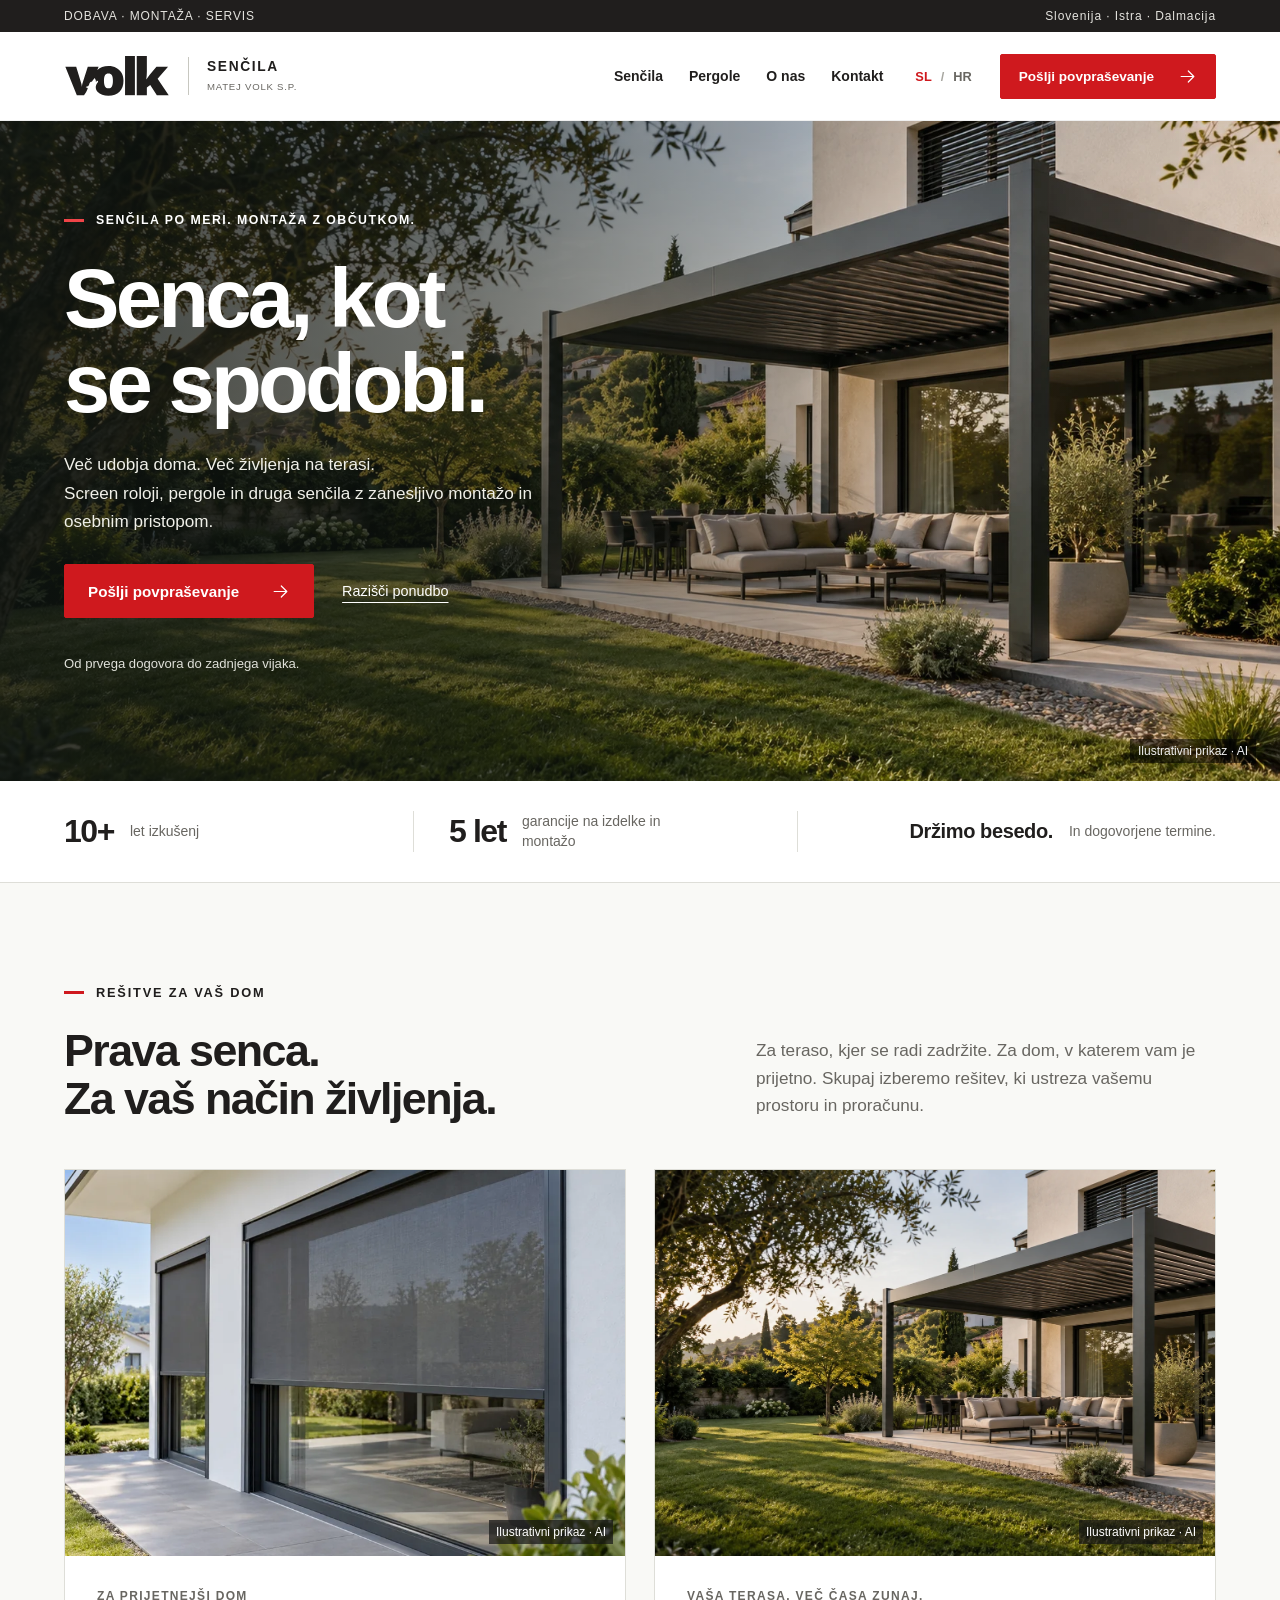
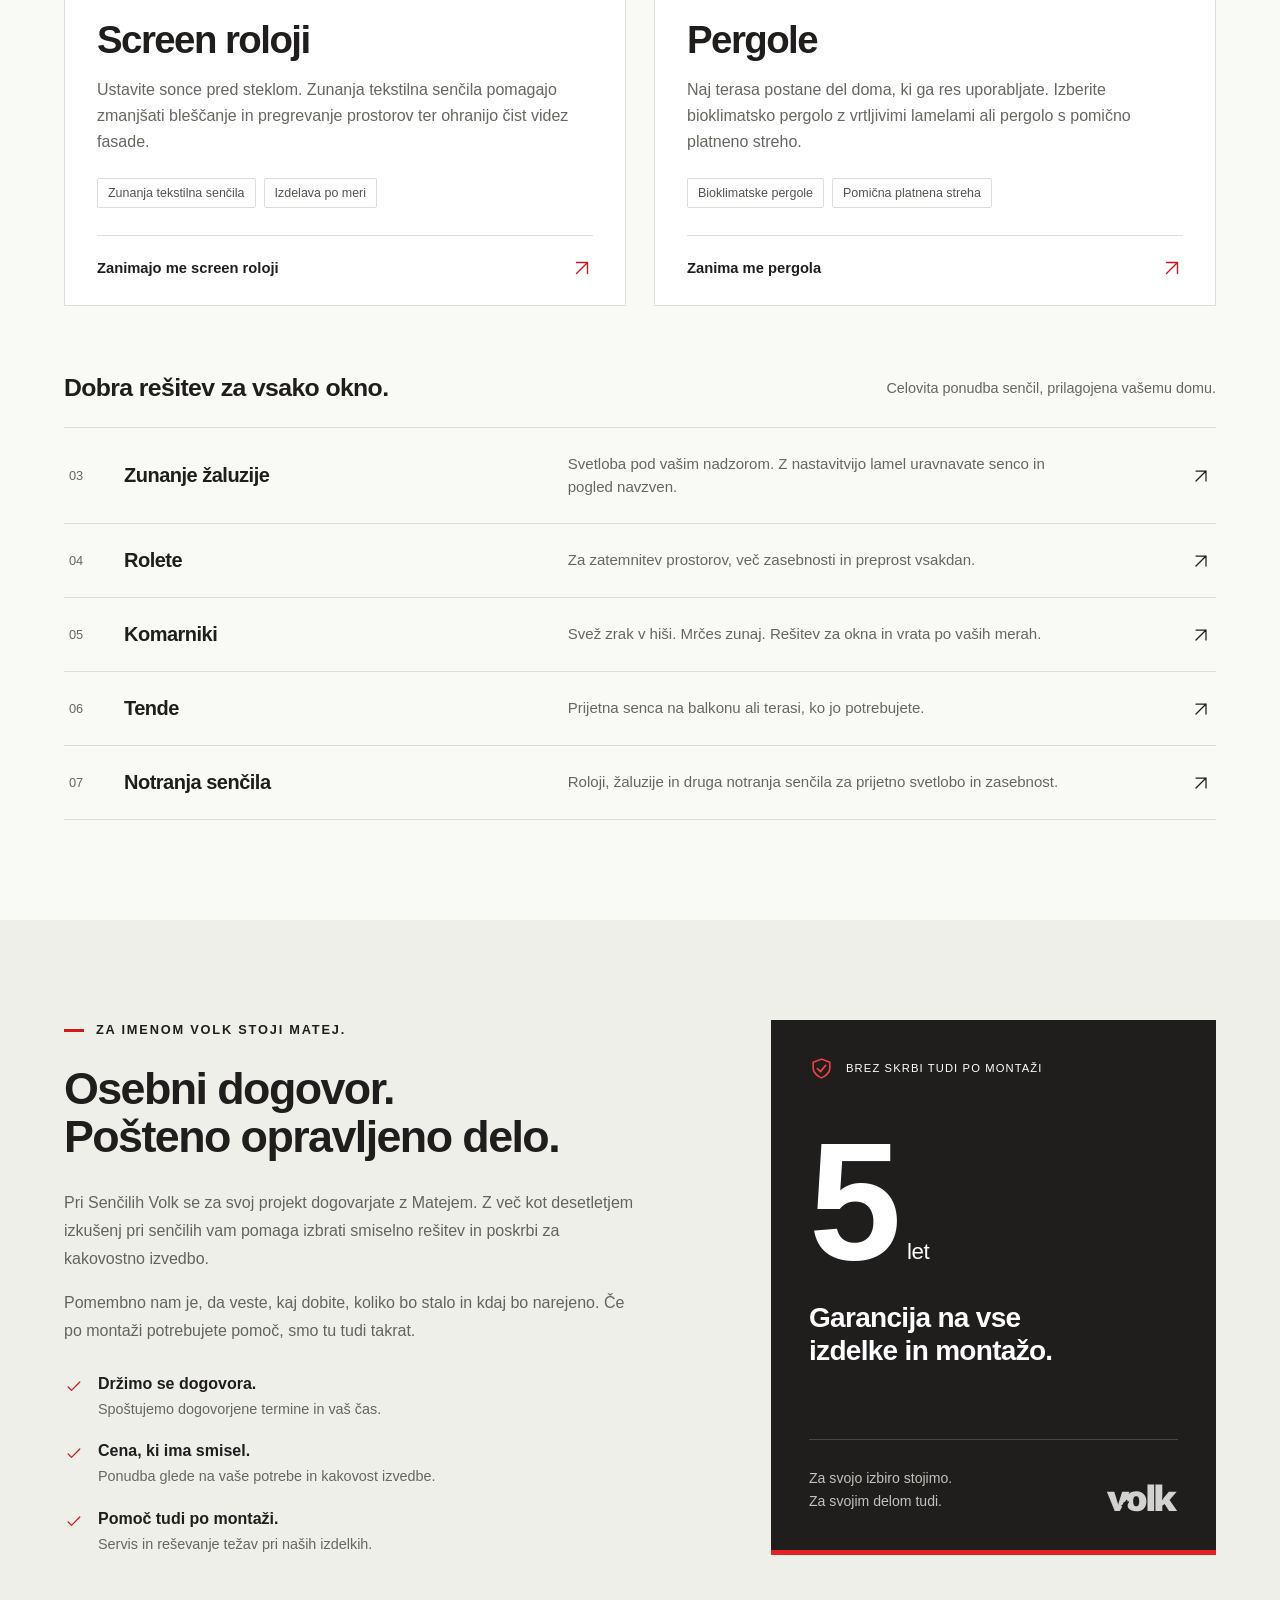
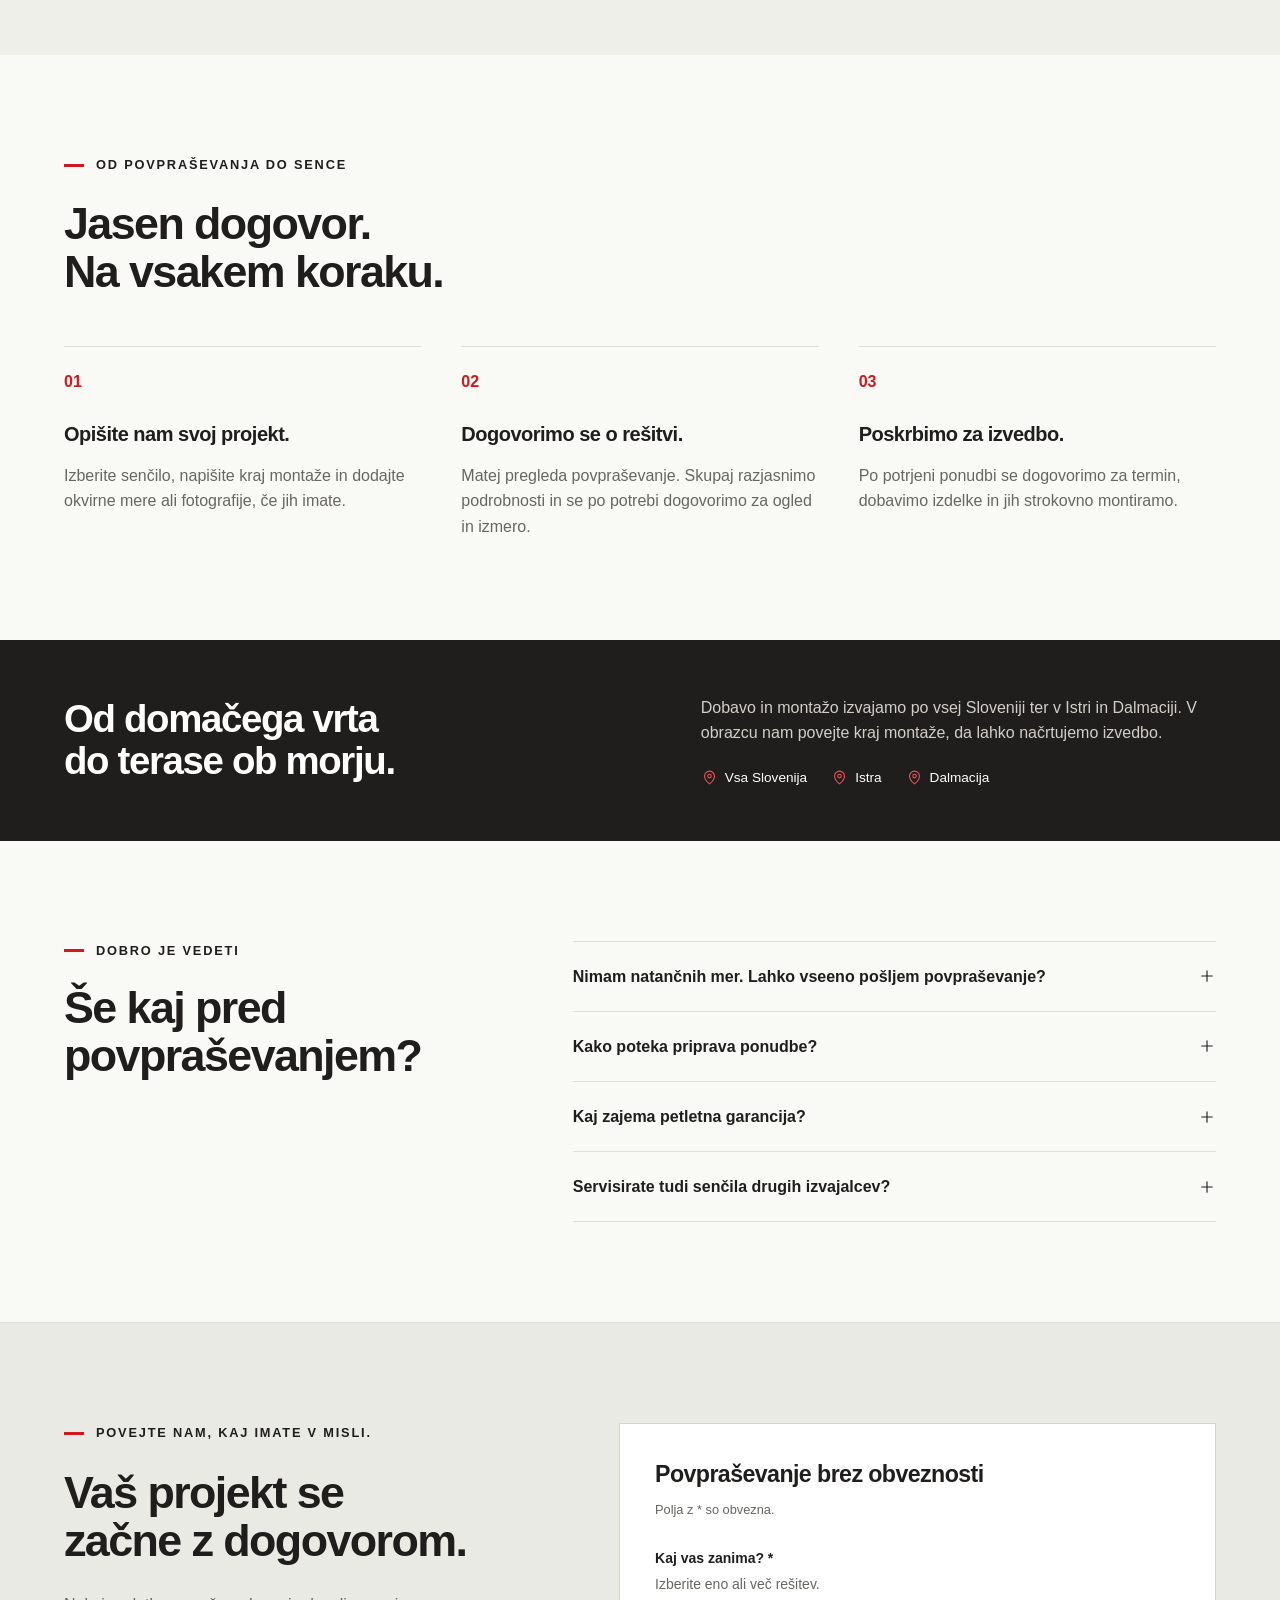
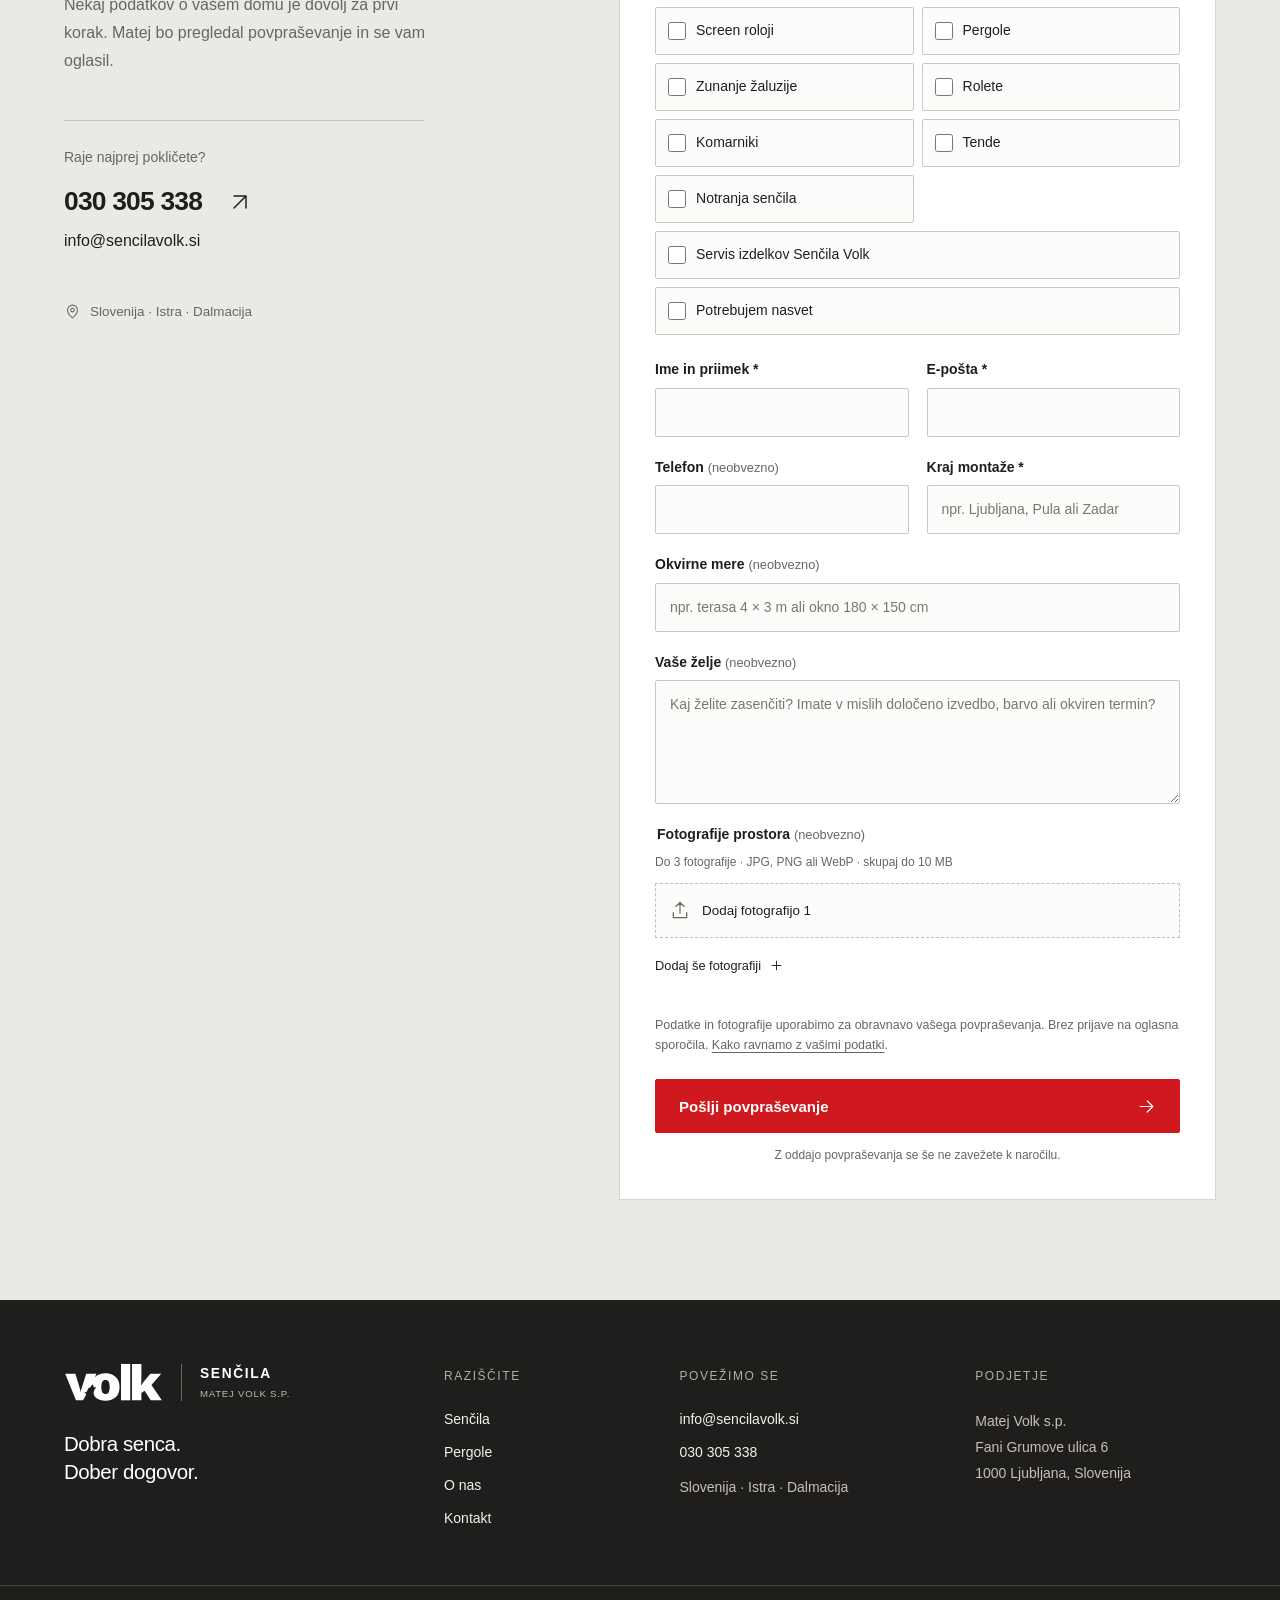
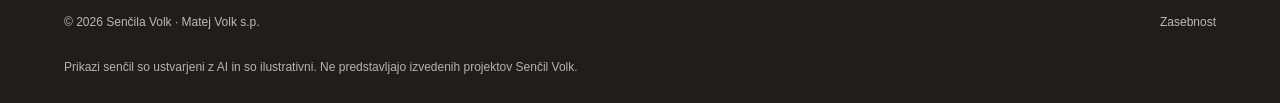
==== commit 5a2beee9: "Allow multiple solutions in enquiry form" ====
--- a/index.html
+++ b/index.html
@@ -14,8 +14,8 @@
   <meta property="og:title" content="Senčila Volk | Screen roloji, pergole in senčila po meri">
   <meta property="og:description" content="Dobava, montaža in servis senčil. Screen roloji, pergole, rolete, žaluzije, tende in komarniki. Več kot 10 let izkušenj, 5-letna garancija. Slovenija, Istra in Dalmacija.">
   <link rel="icon" href="./assets/favicon.svg" type="image/svg+xml">
-  <link rel="stylesheet" href="./assets/styles.css">
-  <script src="./assets/site.js" defer></script>
+  <link rel="stylesheet" href="./assets/styles.css?v=multi-solutions-1">
+  <script src="./assets/site.js?v=multi-solutions-1" defer></script>
 </head>
 <body id="top">
 <a class="skip" href="#main">Na vsebino</a>
@@ -72,7 +72,20 @@
    <input type="hidden" name="_subject" value="Senčila Volk — novo povpraševanje / upit (SL)">
    <input type="hidden" name="_template" value="table"><input type="hidden" name="Jezik / Jezik" value="Slovenščina">
    <div class="honey" aria-hidden="true"><label for="website">Website</label><input id="website" type="text" name="_honey" tabindex="-1" autocomplete="off"></div>
-   <div class="field"><label for="product">Kaj vas zanima? <span aria-hidden="true">*</span></label><select id="product" name="Izdelek / Proizvod" required><option value="" selected disabled>Izberite rešitev</option><option value="screen-roloji">Screen roloji</option><option value="pergole">Pergole</option><option value="zunanje-zaluzije">Zunanje žaluzije</option><option value="rolete">Rolete</option><option value="komarniki">Komarniki</option><option value="tende">Tende</option><option value="notranja-sencila">Notranja senčila</option><option value="servis">Servis izdelkov Senčila Volk</option><option value="nasvet">Potrebujem nasvet / več rešitev</option></select></div>
+   <fieldset class="solution-field" aria-describedby="solutions-hint">
+    <legend>Kaj vas zanima? <span aria-hidden="true">*</span></legend>
+    <p id="solutions-hint" class="solutions-hint">Izberite eno ali več rešitev.</p>
+    <div class="solution-options"><label class="solution-option" for="solution-screen-roloji"><input id="solution-screen-roloji" type="checkbox" name="Resitev 1 / Rjesenje 1" value="Screen roloji" data-solution="screen-roloji" aria-describedby="solutions-hint solutions-error"><span>Screen roloji</span></label>
+<label class="solution-option" for="solution-pergole"><input id="solution-pergole" type="checkbox" name="Resitev 2 / Rjesenje 2" value="Pergole" data-solution="pergole" aria-describedby="solutions-hint solutions-error"><span>Pergole</span></label>
+<label class="solution-option" for="solution-zunanje-zaluzije"><input id="solution-zunanje-zaluzije" type="checkbox" name="Resitev 3 / Rjesenje 3" value="Zunanje žaluzije" data-solution="zunanje-zaluzije" aria-describedby="solutions-hint solutions-error"><span>Zunanje žaluzije</span></label>
+<label class="solution-option" for="solution-rolete"><input id="solution-rolete" type="checkbox" name="Resitev 4 / Rjesenje 4" value="Rolete" data-solution="rolete" aria-describedby="solutions-hint solutions-error"><span>Rolete</span></label>
+<label class="solution-option" for="solution-komarniki"><input id="solution-komarniki" type="checkbox" name="Resitev 5 / Rjesenje 5" value="Komarniki" data-solution="komarniki" aria-describedby="solutions-hint solutions-error"><span>Komarniki</span></label>
+<label class="solution-option" for="solution-tende"><input id="solution-tende" type="checkbox" name="Resitev 6 / Rjesenje 6" value="Tende" data-solution="tende" aria-describedby="solutions-hint solutions-error"><span>Tende</span></label>
+<label class="solution-option" for="solution-notranja-sencila"><input id="solution-notranja-sencila" type="checkbox" name="Resitev 7 / Rjesenje 7" value="Notranja senčila" data-solution="notranja-sencila" aria-describedby="solutions-hint solutions-error"><span>Notranja senčila</span></label>
+<label class="solution-option solution-option-wide" for="solution-servis"><input id="solution-servis" type="checkbox" name="Resitev 8 / Rjesenje 8" value="Servis izdelkov Senčila Volk" data-solution="servis" aria-describedby="solutions-hint solutions-error"><span>Servis izdelkov Senčila Volk</span></label>
+<label class="solution-option solution-option-wide" for="solution-nasvet"><input id="solution-nasvet" type="checkbox" name="Resitev 9 / Rjesenje 9" value="Potrebujem nasvet" data-solution="nasvet" aria-describedby="solutions-hint solutions-error"><span>Potrebujem nasvet</span></label></div>
+    <p id="solutions-error" class="solutions-error" hidden></p>
+   </fieldset>
    <div class="form-row"><div class="field"><label for="name">Ime in priimek <span aria-hidden="true">*</span></label><input id="name" name="Ime / Ime" autocomplete="name" maxlength="120" required></div><div class="field"><label for="email">E-pošta <span aria-hidden="true">*</span></label><input id="email" name="email" type="email" autocomplete="email" maxlength="254" required></div></div>
    <div class="form-row"><div class="field"><label for="phone">Telefon <span class="optional">(neobvezno)</span></label><input id="phone" name="Telefon" type="tel" autocomplete="tel" maxlength="40"></div><div class="field"><label for="location">Kraj montaže <span aria-hidden="true">*</span></label><input id="location" name="Kraj / Mjesto" autocomplete="address-level2" placeholder="npr. Ljubljana, Pula ali Zadar" maxlength="180" required></div></div>
    <div class="field"><label for="measurements">Okvirne mere <span class="optional">(neobvezno)</span></label><input id="measurements" name="Okvirne mere / mjere" placeholder="npr. terasa 4 × 3 m ali okno 180 × 150 cm" maxlength="300"></div>
--- a/assets/styles.css
+++ b/assets/styles.css
@@ -111,6 +111,19 @@
 .field input::placeholder,.field textarea::placeholder{color:#787770;opacity:1;font-size:.875rem;line-height:1.5}
 .field input:focus,.field select:focus,.field textarea:focus{border-color:var(--ink);outline:2px solid #201e1d;outline-offset:1px}.field textarea{resize:vertical;min-height:110px;line-height:1.5}
 .field select{padding-right:30px}.form-row{display:grid;grid-template-columns:1fr 1fr;gap:18px}.honey{display:none}
+.solution-field{padding:0;border:0;margin:0 0 24px;min-width:0}
+.solution-field legend{font-size:.875rem;font-weight:600;line-height:1.45;margin-bottom:6px;padding:0}
+.solutions-hint{font-size:.875rem;line-height:1.5;color:var(--muted);margin:0 0 12px}
+.solution-options{display:grid;grid-template-columns:repeat(auto-fit,minmax(min(100%,180px),1fr));gap:8px}
+.solution-option{display:flex;align-items:flex-start;gap:10px;min-width:0;min-height:48px;padding:12px;background:#fcfcfa;border:1px solid #c8c8c0;border-radius:2px;cursor:pointer;font-size:.875rem;line-height:1.5}
+.solution-option-wide{grid-column:1/-1}
+.solution-option input{width:18px;height:18px;margin:2px 0 0;flex:none;accent-color:var(--red);cursor:pointer}
+.solution-option span{overflow-wrap:anywhere}
+.solution-option:hover{border-color:var(--ink)}
+.solution-option:has(input:checked){border-color:var(--red);background:#fff5f5}
+.solution-option input:checked+span{font-weight:600}
+.solution-option:focus-within{outline:2px solid var(--red);outline-offset:2px}
+.solutions-error{color:var(--red-dark);font-size:.875rem;line-height:1.5;margin:10px 0 0}
 .photo-field{padding:0;border:0;margin:0 0 24px;min-width:0}.photo-field>p{font-size:.75rem;color:var(--muted);line-height:1.5;margin:0 0 12px}
 .file-row{position:relative;display:flex;align-items:center;border:1px dashed #bfbfb5;min-height:55px;background:#fcfcfa;margin-bottom:9px;min-width:0}
 .file-row>label{display:flex;align-items:center;gap:12px;padding:14px;flex:1;min-width:0;font-size:.84rem;cursor:pointer;line-height:1.3}
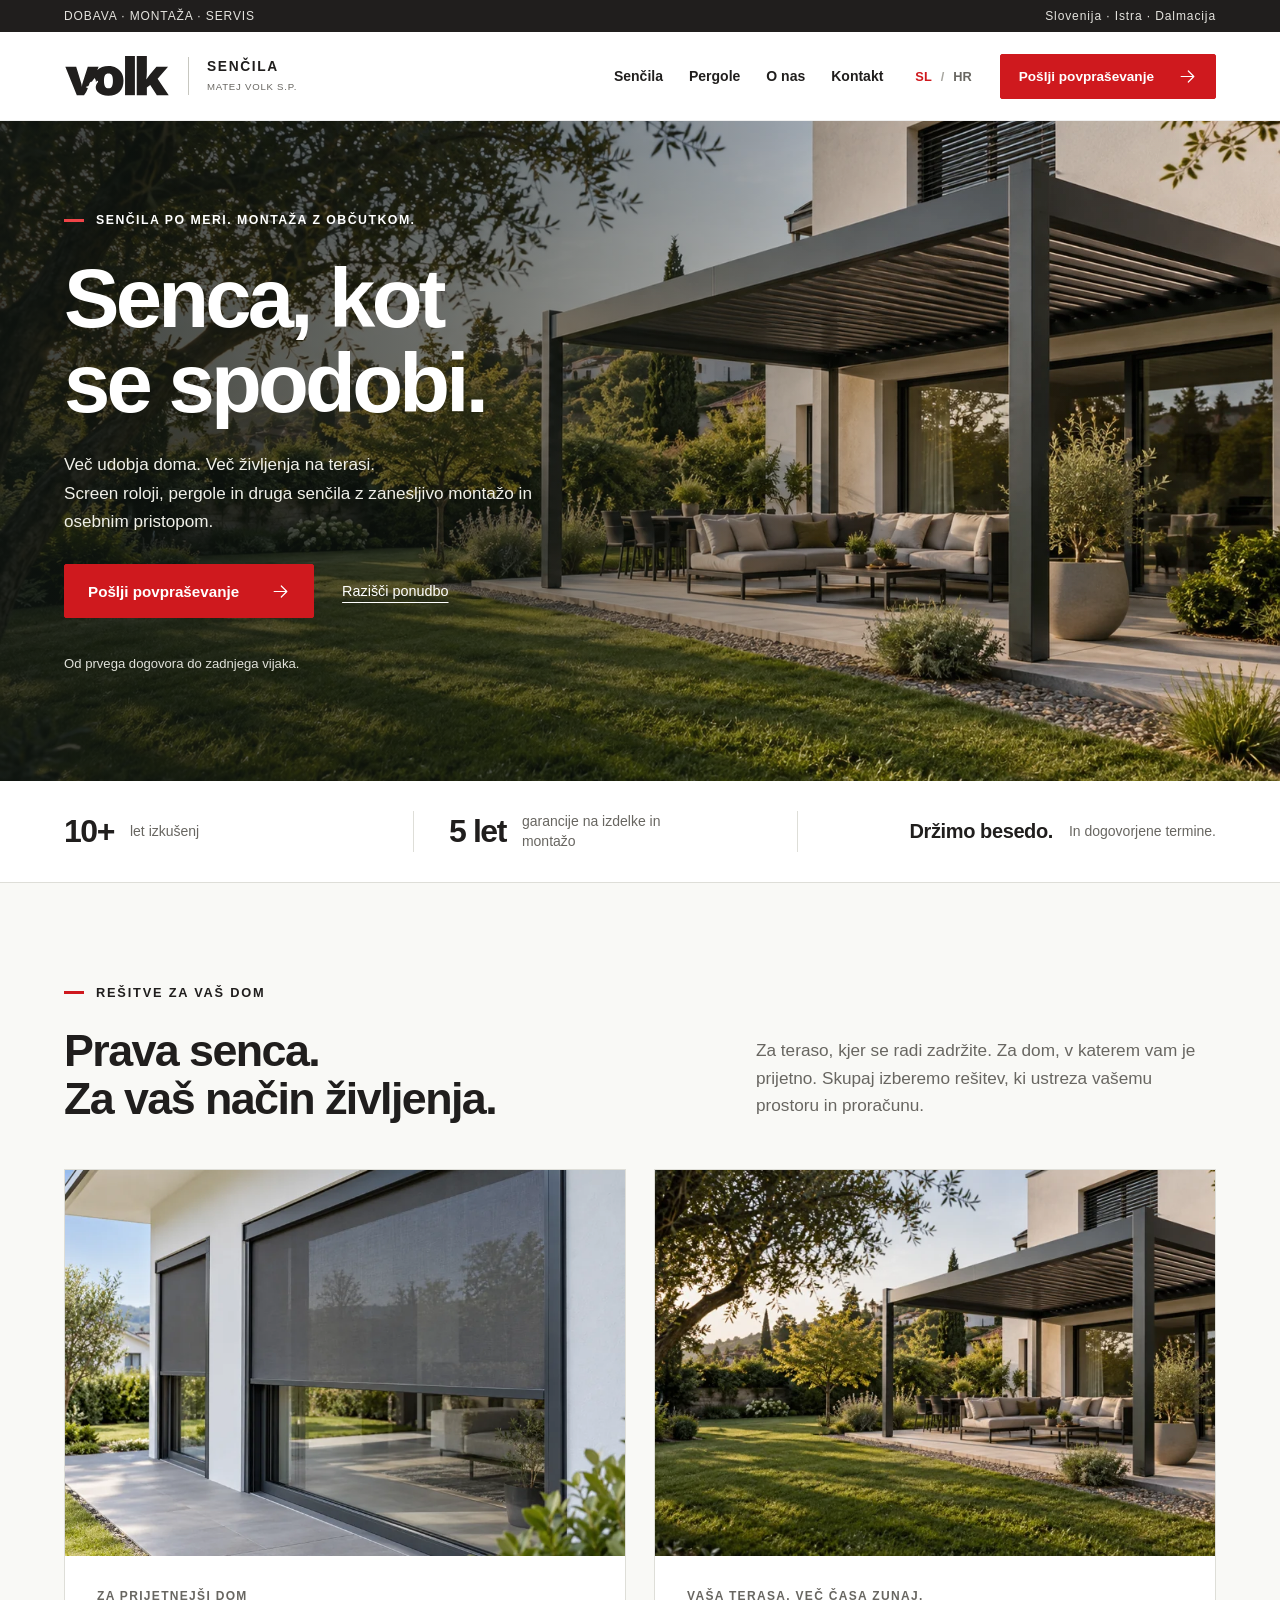
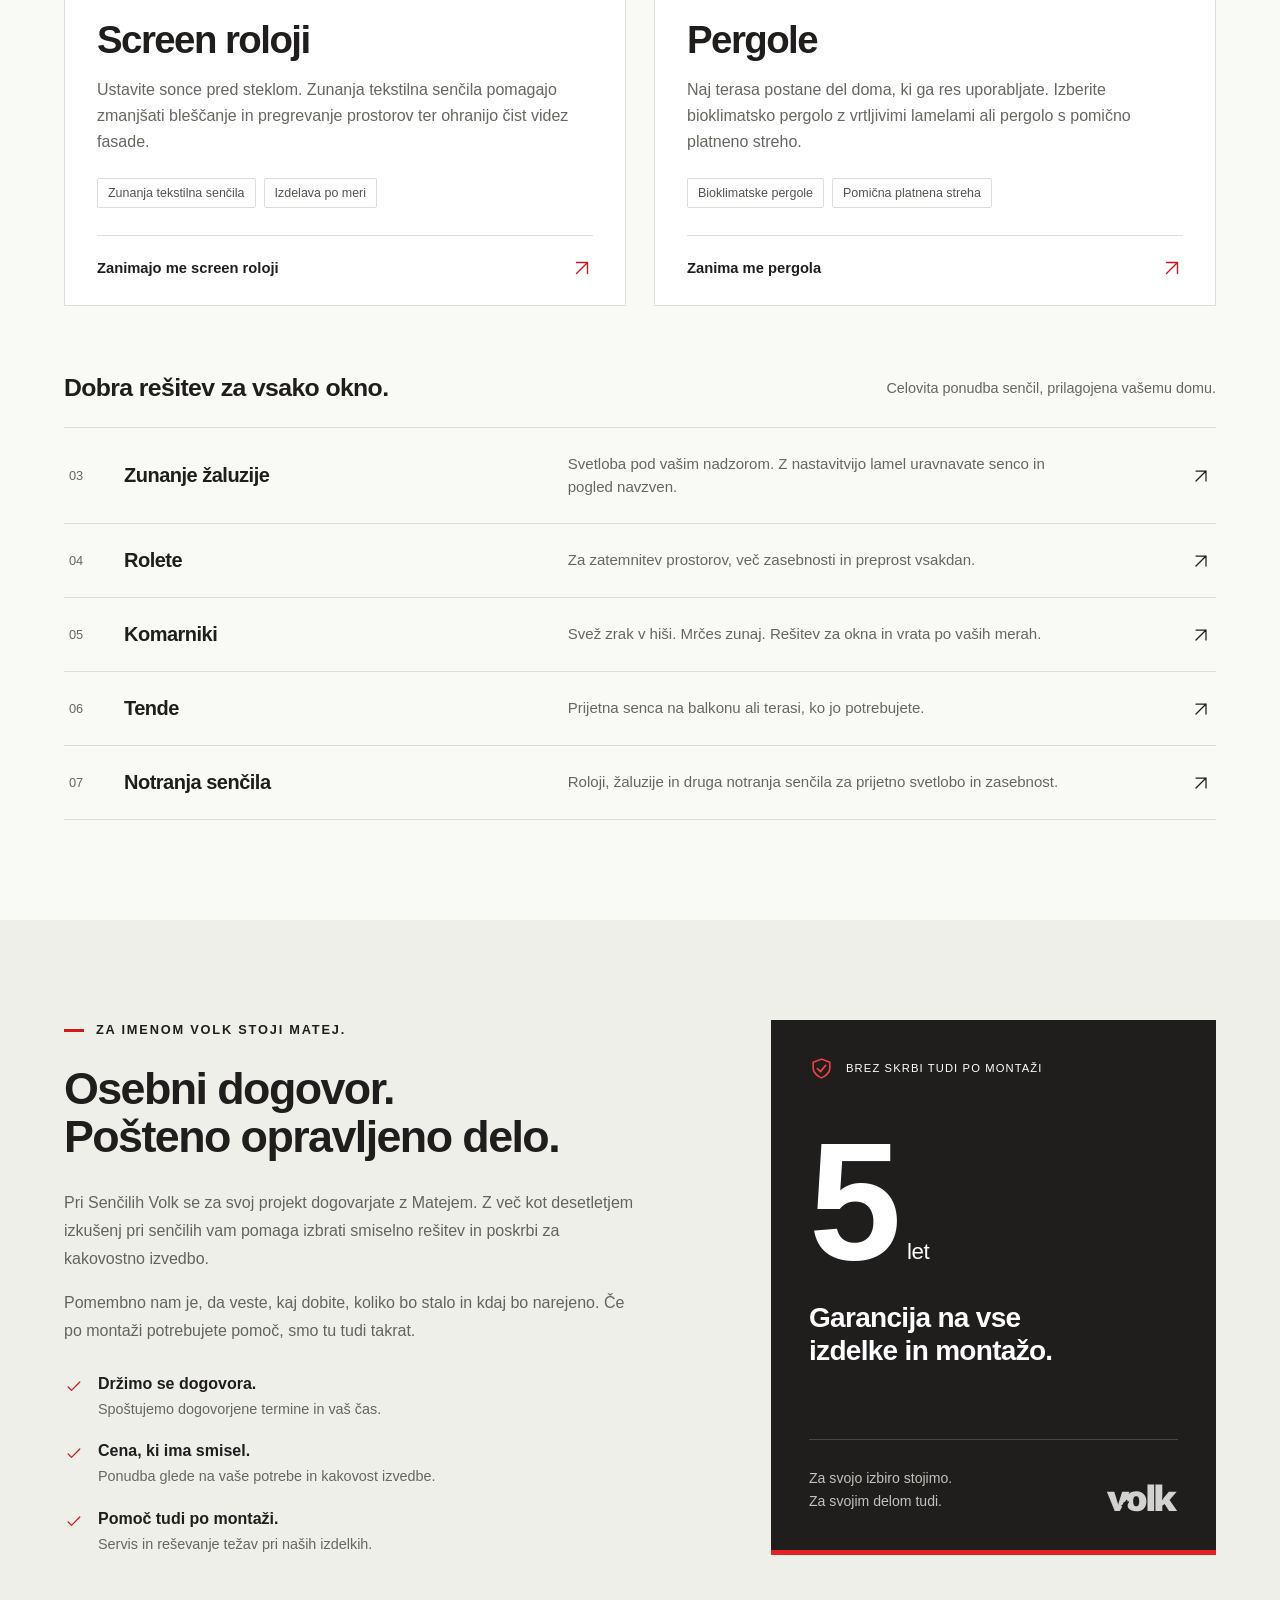
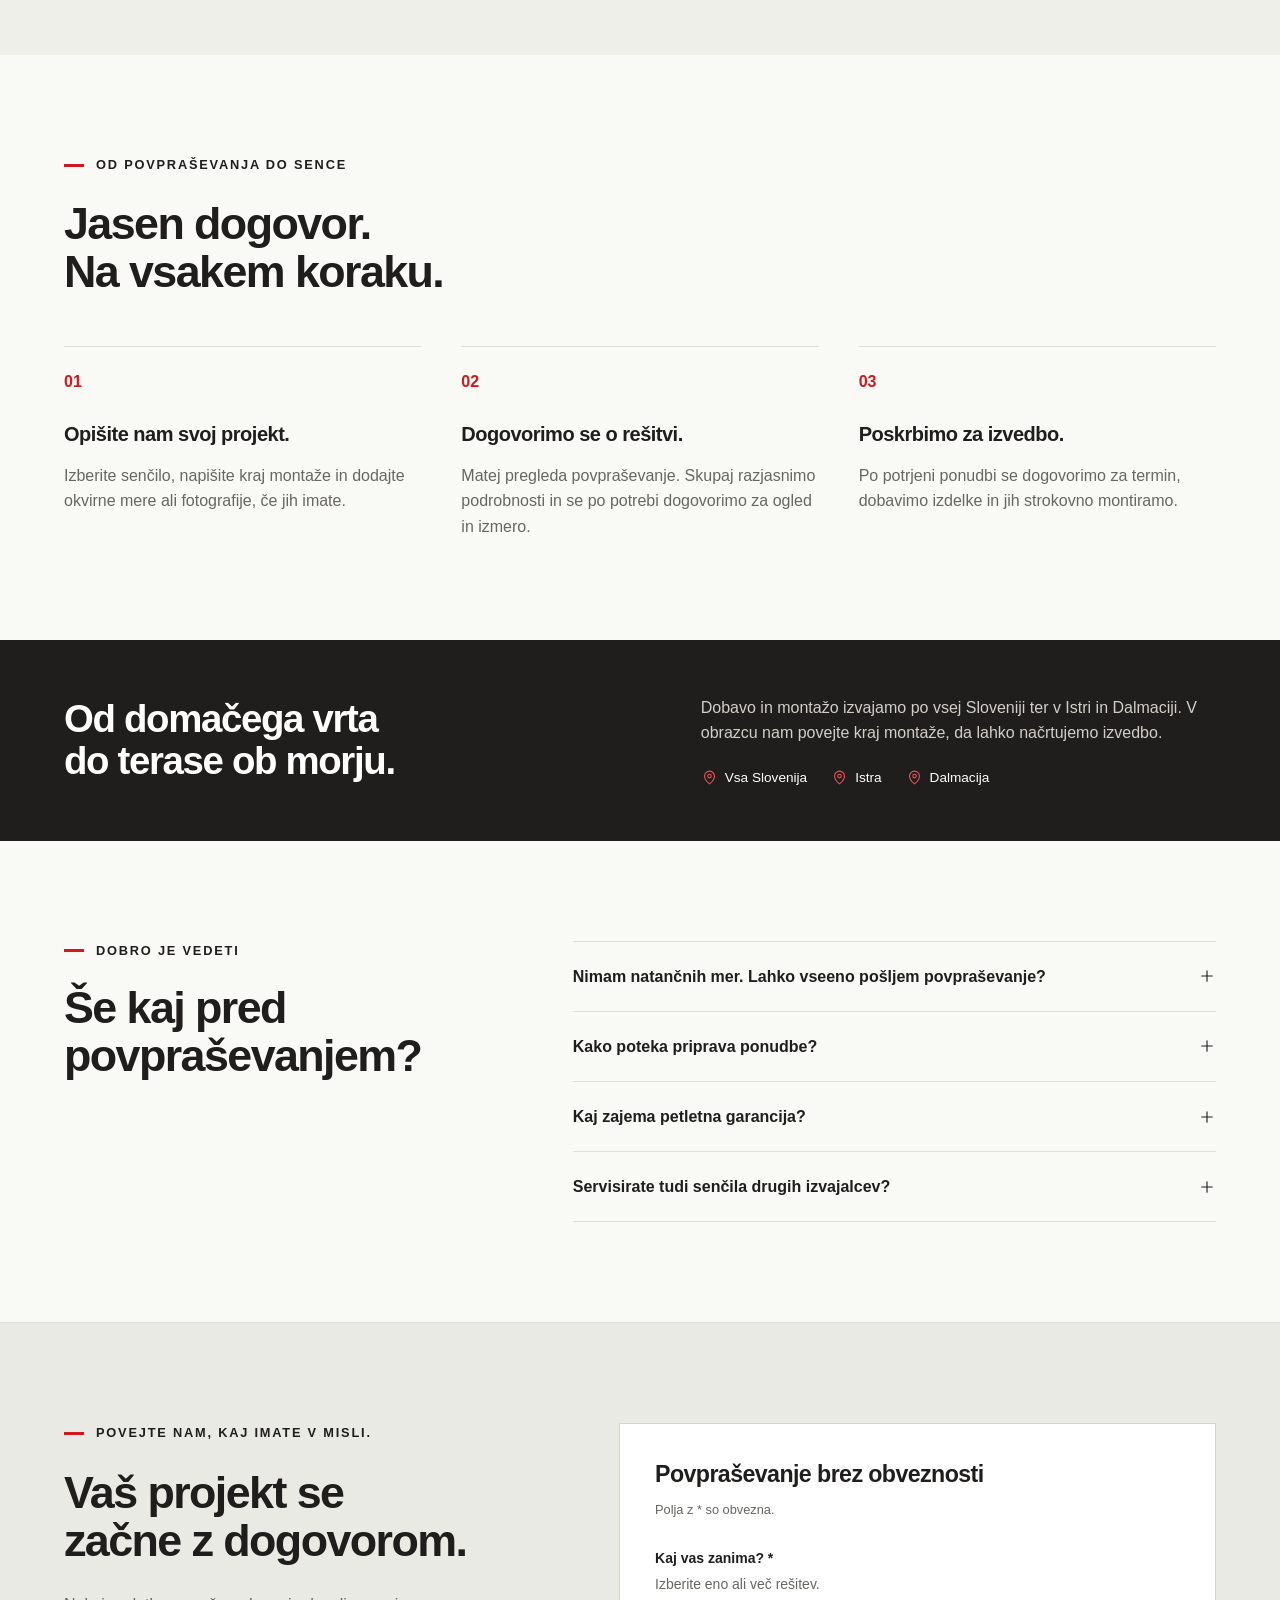
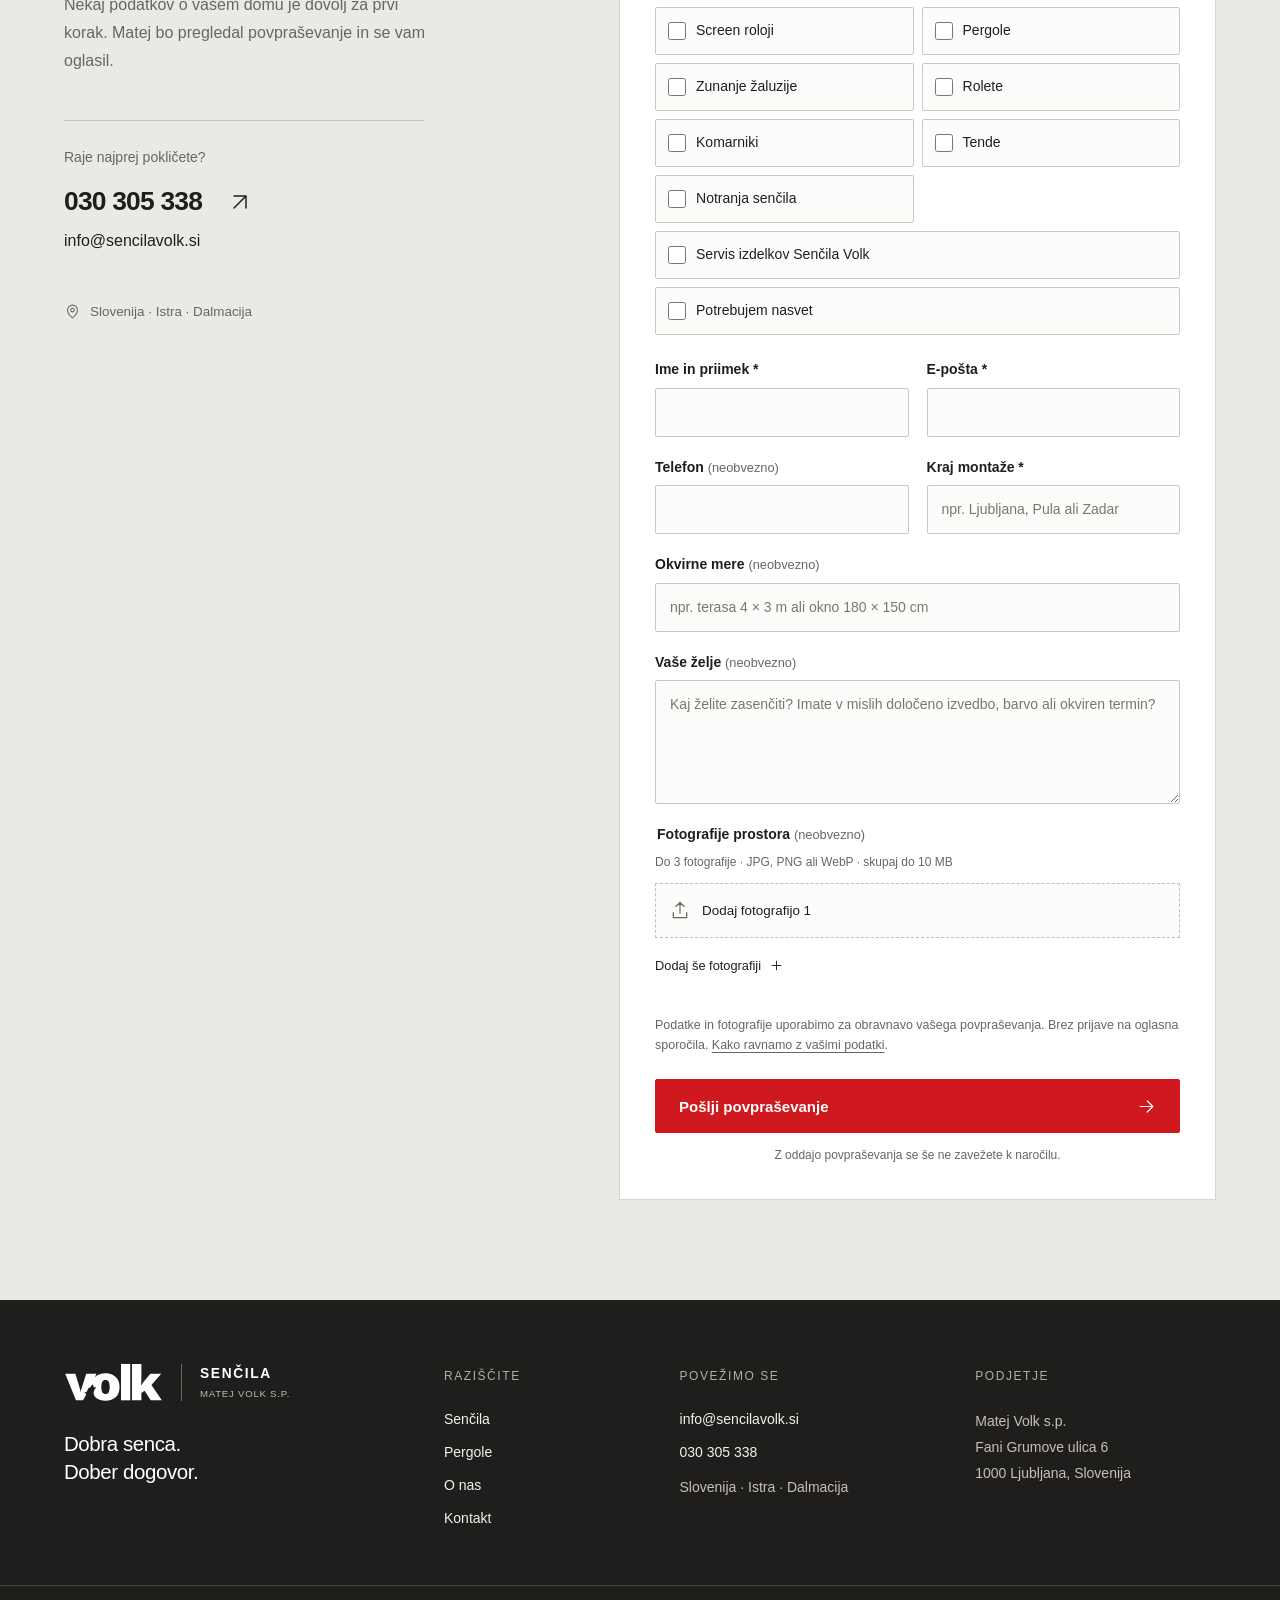
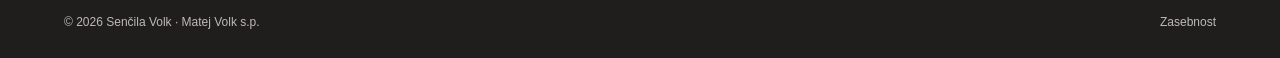
==== commit 82790a3c: "Update of texts" ====
--- a/index.html
+++ b/index.html
@@ -35,7 +35,7 @@
  <section class="hero" aria-labelledby="hero-heading">
   <figure class="hero-image">
  <img src="./assets/pergola.webp" srcset="./assets/pergola-small.webp 850w, ./assets/pergola.webp 1672w" sizes="100vw" width="1672" height="941" alt="Ilustrativni prikaz antracitne bioklimatske pergole ob hiši z vrtom" fetchpriority="high">
- <figcaption>Ilustrativni prikaz · AI</figcaption>
+
 </figure>
   <div class="hero-shade"></div>
   <div class="wrap hero-content">
@@ -50,10 +50,10 @@
   <div class="section-intro"><div><p class="eyebrow">REŠITVE ZA VAŠ DOM</p><h2 id="solutions-heading">Prava senca.<br>Za vaš način življenja.</h2></div><p>Za teraso, kjer se radi zadržite. Za dom, v katerem vam je prijetno. Skupaj izberemo rešitev, ki ustreza vašemu prostoru in proračunu.</p></div>
   <div class="product-grid"><article class="product-card" id="screen-roloji"><figure class="product-image">
  <img src="./assets/screen.webp" srcset="./assets/screen-small.webp 850w, ./assets/screen.webp 1448w" sizes="(max-width: 760px) 100vw, 50vw" width="1448" height="1086" alt="Ilustrativni prikaz zunanjih screen rolojev na oknih sodobne hiše" loading="lazy">
- <figcaption>Ilustrativni prikaz · AI</figcaption>
+ 
 </figure><div class="product-body"><span class="product-kicker">ZA PRIJETNEJŠI DOM</span><h3>Screen roloji</h3><p>Ustavite sonce pred steklom. Zunanja tekstilna senčila pomagajo zmanjšati bleščanje in pregrevanje prostorov ter ohranijo čist videz fasade.</p><div class="tags"><span>Zunanja tekstilna senčila</span><span>Izdelava po meri</span></div><a class="text-link" href="#povprasevanje" data-product="screen-roloji">Zanimajo me screen roloji<svg class="icon" viewBox="0 0 24 24" aria-hidden="true"><path d="M6 18 18 6M6 6h12v12"/></svg></a></div></article><article class="product-card" id="pergole"><figure class="product-image">
  <img src="./assets/pergola.webp" srcset="./assets/pergola-small.webp 850w, ./assets/pergola.webp 1672w" sizes="(max-width: 760px) 100vw, 50vw" width="1672" height="941" alt="Ilustrativni prikaz antracitne bioklimatske pergole ob hiši z vrtom" loading="lazy">
- <figcaption>Ilustrativni prikaz · AI</figcaption>
+
 </figure><div class="product-body"><span class="product-kicker">VAŠA TERASA. VEČ ČASA ZUNAJ.</span><h3>Pergole</h3><p>Naj terasa postane del doma, ki ga res uporabljate. Izberite bioklimatsko pergolo z vrtljivimi lamelami ali pergolo s pomično platneno streho.</p><div class="tags"><span>Bioklimatske pergole</span><span>Pomična platnena streha</span></div><a class="text-link" href="#povprasevanje" data-product="pergole">Zanima me pergola<svg class="icon" viewBox="0 0 24 24" aria-hidden="true"><path d="M6 18 18 6M6 6h12v12"/></svg></a></div></article></div>
   <div class="other-heading"><h3>Dobra rešitev za vsako okno.</h3><p>Celovita ponudba senčil, prilagojena vašemu domu.</p></div>
   <div class="other-products"><a class="other-item" href="#povprasevanje" data-product="zunanje-zaluzije" aria-label="Povpraševanje za Zunanje žaluzije"><span class="item-no">03</span><h3>Zunanje žaluzije</h3><p>Svetloba pod vašim nadzorom. Z nastavitvijo lamel uravnavate senco in pogled navzven.</p><svg class="icon" viewBox="0 0 24 24" aria-hidden="true"><path d="M6 18 18 6M6 6h12v12"/></svg></a><a class="other-item" href="#povprasevanje" data-product="rolete" aria-label="Povpraševanje za Rolete"><span class="item-no">04</span><h3>Rolete</h3><p>Za zatemnitev prostorov, več zasebnosti in preprost vsakdan.</p><svg class="icon" viewBox="0 0 24 24" aria-hidden="true"><path d="M6 18 18 6M6 6h12v12"/></svg></a><a class="other-item" href="#povprasevanje" data-product="komarniki" aria-label="Povpraševanje za Komarniki"><span class="item-no">05</span><h3>Komarniki</h3><p>Svež zrak v hiši. Mrčes zunaj. Rešitev za okna in vrata po vaših merah.</p><svg class="icon" viewBox="0 0 24 24" aria-hidden="true"><path d="M6 18 18 6M6 6h12v12"/></svg></a><a class="other-item" href="#povprasevanje" data-product="tende" aria-label="Povpraševanje za Tende"><span class="item-no">06</span><h3>Tende</h3><p>Prijetna senca na balkonu ali terasi, ko jo potrebujete.</p><svg class="icon" viewBox="0 0 24 24" aria-hidden="true"><path d="M6 18 18 6M6 6h12v12"/></svg></a><a class="other-item" href="#povprasevanje" data-product="notranja-sencila" aria-label="Povpraševanje za Notranja senčila"><span class="item-no">07</span><h3>Notranja senčila</h3><p>Roloji, žaluzije in druga notranja senčila za prijetno svetlobo in zasebnost.</p><svg class="icon" viewBox="0 0 24 24" aria-hidden="true"><path d="M6 18 18 6M6 6h12v12"/></svg></a></div>
@@ -105,7 +105,6 @@
   <div class="footer-col"><h2>PODJETJE</h2><p>Matej Volk s.p.<br>Fani Grumove ulica 6<br>1000 Ljubljana, Slovenija</p></div>
  </div>
  <div class="wrap footer-bottom"><span>© 2026 Senčila Volk · Matej Volk s.p.</span><a href="./zasebnost.html">Zasebnost</a></div>
- <div class="wrap image-disclosure">Prikazi senčil so ustvarjeni z AI in so ilustrativni. Ne predstavljajo izvedenih projektov Senčil Volk.</div>
 </footer>
 </body>
 </html>
